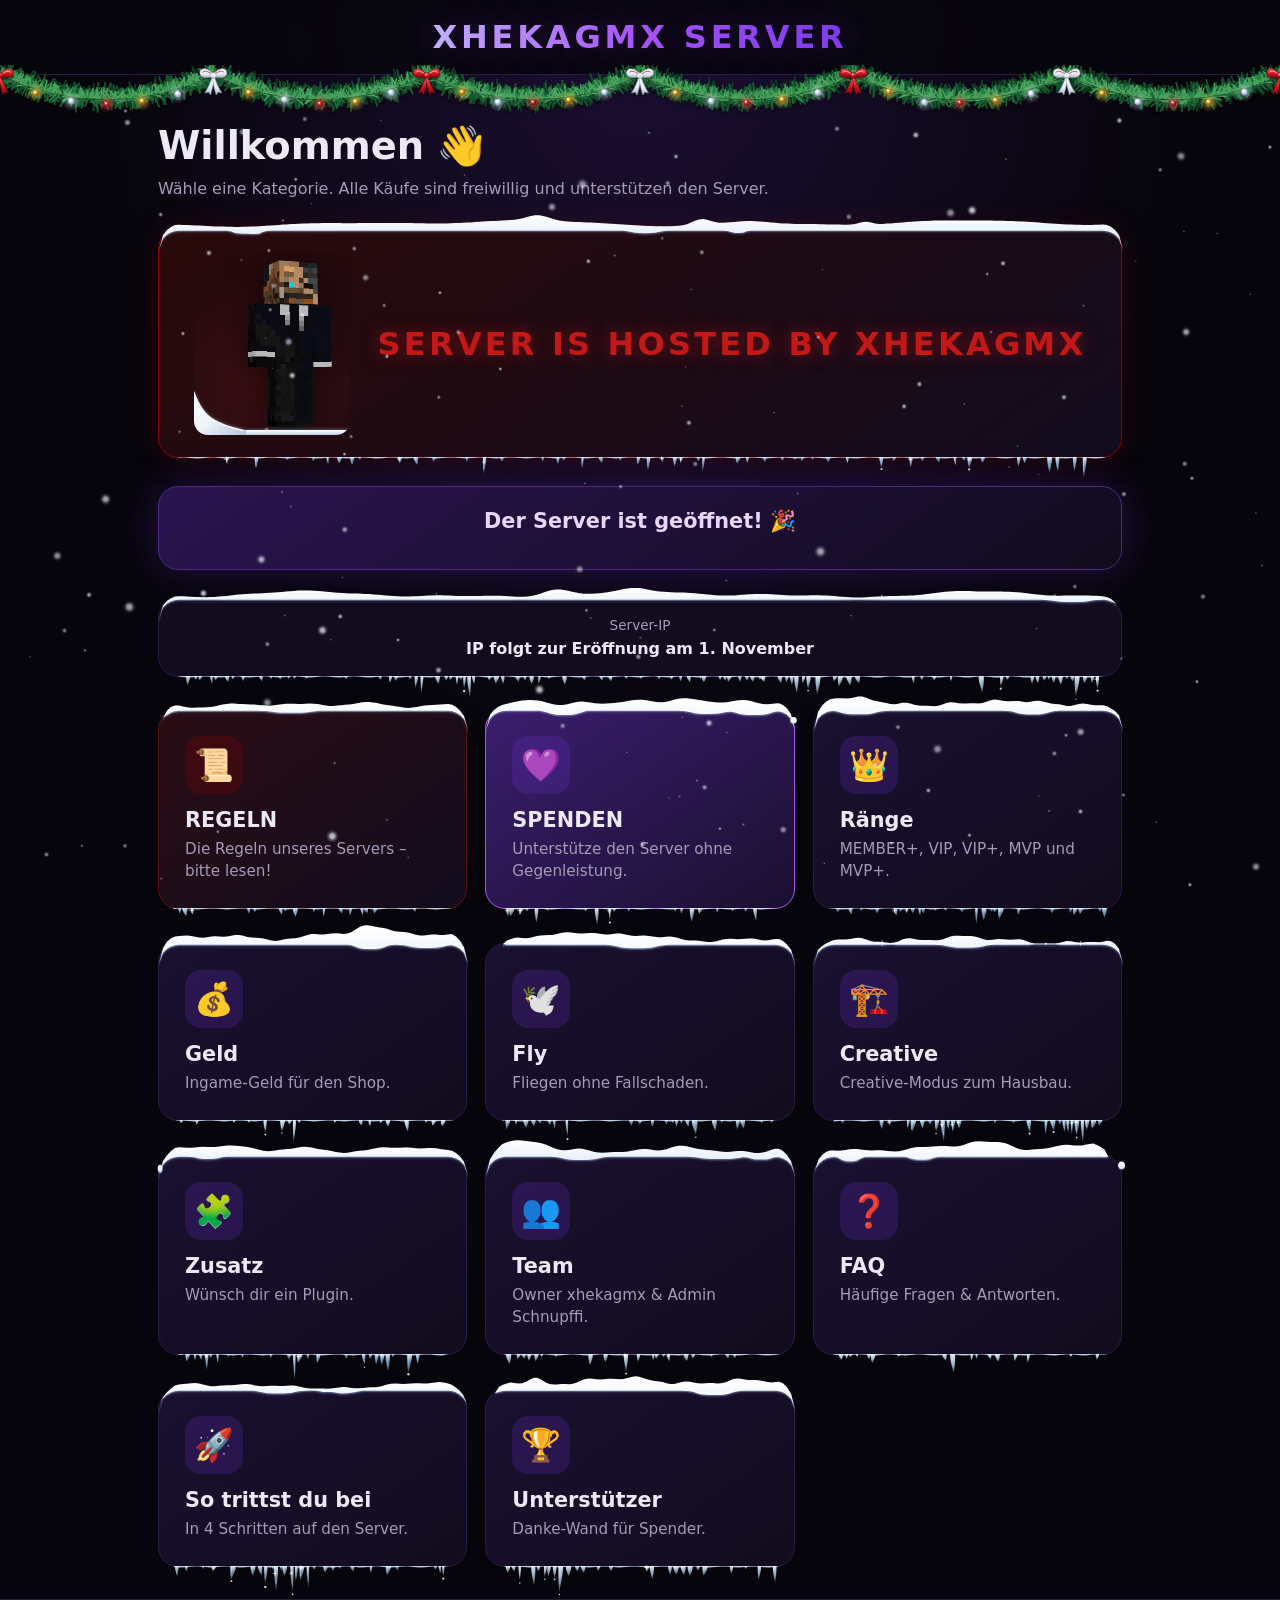
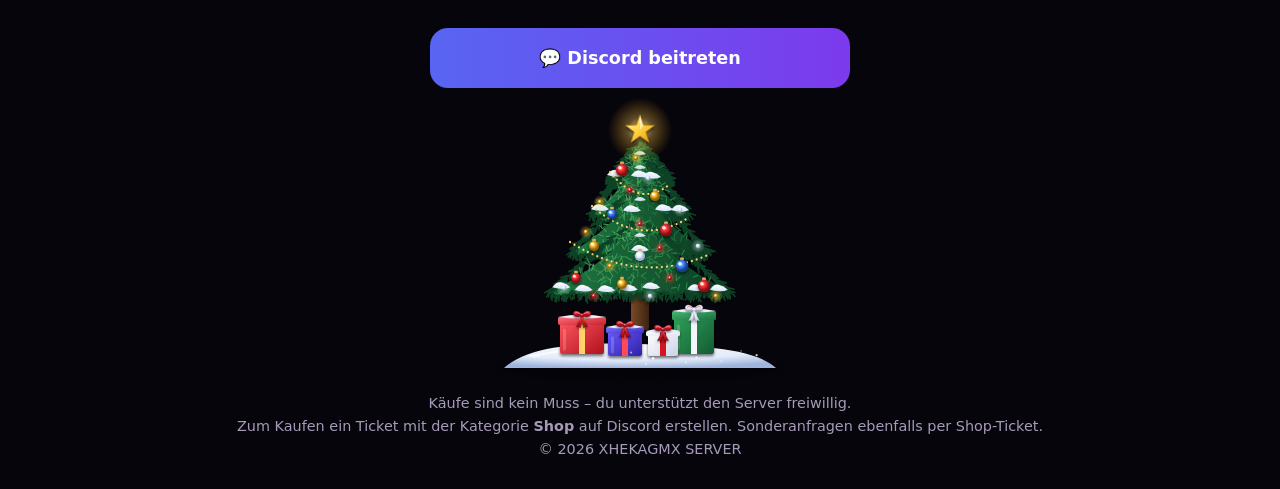
==== index.html @ 00159c33 "Schnee und Eiszapfen variiert" ====
<!DOCTYPE html><html lang="de"><head><meta charset="utf-8"><meta name="viewport" content="width=device-width,initial-scale=1,viewport-fit=cover"><meta name="theme-color" content="#07050c"><meta name="color-scheme" content="dark"><title>Shop – XHEKAGMX SERVER</title><link rel="stylesheet" href="style.css?v=10"></head><body><header><a href="index.html" class="logo">XHEKAGMX SERVER</a></header><main><h1>Willkommen 👋</h1><p class="sub">Wähle eine Kategorie. Alle Käufe sind freiwillig und unterstützen den Server.</p><div class="owner"><span class="snowbox"><img src="skin.png" alt="Skin von xhekagmx"></span><div class="ownertxt">SERVER IS HOSTED BY XHEKAGMX</div></div><div class="cd-box" id="countdown"><div class="cd-title">Server-Eröffnung</div><div class="cd-tiles"><div><b id="cd-d">--</b><span>Tage</span></div><div><b id="cd-h">--</b><span>Std</span></div><div><b id="cd-m">--</b><span>Min</span></div><div><b id="cd-s">--</b><span>Sek</span></div></div></div><div class="ipbox" id="ipbox"></div><div class="status" id="status" hidden></div><div class="grid"><a class="cat rule" href="regeln.html"><div class="ic">📜</div><h2>REGELN</h2><p>Die Regeln unseres Servers – bitte lesen!</p></a><a class="cat hl" href="spenden.html"><div class="ic">💜</div><h2>SPENDEN</h2><p>Unterstütze den Server ohne Gegenleistung.</p></a><a class="cat" href="raenge.html"><div class="ic">👑</div><h2>Ränge</h2><p>MEMBER+, VIP, VIP+, MVP und MVP+.</p></a><a class="cat" href="geld.html"><div class="ic">💰</div><h2>Geld</h2><p>Ingame-Geld für den Shop.</p></a><a class="cat" href="fly.html"><div class="ic">🕊️</div><h2>Fly</h2><p>Fliegen ohne Fallschaden.</p></a><a class="cat" href="creative.html"><div class="ic">🏗️</div><h2>Creative</h2><p>Creative-Modus zum Hausbau.</p></a><a class="cat" href="zusatz.html"><div class="ic">🧩</div><h2>Zusatz</h2><p>Wünsch dir ein Plugin.</p></a><a class="cat" href="team.html"><div class="ic">👥</div><h2>Team</h2><p>Owner xhekagmx & Admin Schnupffi.</p></a><a class="cat" href="faq.html"><div class="ic">❓</div><h2>FAQ</h2><p>Häufige Fragen & Antworten.</p></a><a class="cat" href="beitreten.html"><div class="ic">🚀</div><h2>So trittst du bei</h2><p>In 4 Schritten auf den Server.</p></a><a class="cat" href="unterstuetzer.html"><div class="ic">🏆</div><h2>Unterstützer</h2><p>Danke-Wand für Spender.</p></a></div></main><footer><div class="dc-slot"></div>Käufe sind kein Muss – du unterstützt den Server freiwillig.<br>Zum Kaufen ein Ticket mit der Kategorie <b>Shop</b> auf Discord erstellen. Sonderanfragen ebenfalls per Shop-Ticket.<br>© 2026 XHEKAGMX SERVER</footer><script src="config.js?v=5"></script><script src="app.js?v=7"></script><script src="winter.js?v=10"></script></body></html>
---- style.css ----
*{box-sizing:border-box;margin:0;padding:0}
html{background:#07050c;color-scheme:dark;overscroll-behavior:none}
:root{--bg:#07050c;--card:#120c1e;--card2:#1a1030;--p:#7c3aed;--p2:#a855f7;--t:#ece8f5;--m:#a59bb8;--r:20px}
body{font-family:system-ui,-apple-system,"Segoe UI",Roboto,sans-serif;background:radial-gradient(ellipse at top,#1c0f33 0%,var(--bg) 60%) fixed;color:var(--t);min-height:100vh;display:flex;flex-direction:column}
header{position:sticky;top:0;z-index:10;background:rgba(7,5,12,.8);backdrop-filter:blur(12px);border-bottom:1px solid #2a1a45;padding:18px 16px;text-align:center}
header a{color:inherit;text-decoration:none}
.logo{font-weight:800;letter-spacing:.12em;font-size:clamp(1.3rem,4vw,2rem);background:linear-gradient(90deg,#c4b5fd,#a855f7,#7c3aed);-webkit-background-clip:text;background-clip:text;color:transparent;text-shadow:0 0 30px rgba(168,85,247,.25)}
main{flex:1;width:100%;max-width:1000px;margin:0 auto;padding:32px 18px}
h1{font-size:clamp(1.6rem,5vw,2.4rem);margin-bottom:8px}
.sub{color:var(--m);margin-bottom:28px;line-height:1.5}
.grid{display:grid;grid-template-columns:repeat(auto-fill,minmax(260px,1fr));gap:18px}
.cat{display:block;text-decoration:none;color:var(--t);background:linear-gradient(145deg,var(--card2),var(--card));border:1px solid #2a1a45;border-radius:var(--r);padding:26px;transition:.25s}
.cat:hover,.cat:active{transform:translateY(-4px);border-color:var(--p2);box-shadow:0 10px 40px rgba(124,58,237,.35)}
.cat .ic{font-size:2rem;width:58px;height:58px;display:grid;place-items:center;border-radius:16px;background:rgba(124,58,237,.18);margin-bottom:14px}
.cat h2{font-size:1.3rem;margin-bottom:6px}.cat p{color:var(--m);font-size:.95rem;line-height:1.45}
.cat.hl{background:linear-gradient(145deg,#3b1d6e,#1a1030);border-color:var(--p2)}
.back{display:inline-flex;gap:8px;align-items:center;color:var(--t);text-decoration:none;background:var(--card2);border:1px solid #2a1a45;padding:10px 18px;border-radius:999px;margin-bottom:24px;transition:.2s}
.back:hover{border-color:var(--p2);box-shadow:0 0 20px rgba(168,85,247,.3)}
.list{display:flex;flex-direction:column;gap:16px}
.offer{background:linear-gradient(145deg,var(--card2),var(--card));border:1px solid #2a1a45;border-radius:var(--r);padding:22px 24px;display:flex;flex-wrap:wrap;align-items:center;gap:16px;transition:.25s}
.offer:hover{border-color:var(--p2);box-shadow:0 6px 30px rgba(124,58,237,.3)}
.offer .info{flex:1;min-width:200px}
.price{font-size:2rem;font-weight:800;color:#c4b5fd}.price small{font-size:1rem;color:var(--m);font-weight:600}
.offer h3{font-size:1.1rem;margin:4px 0}.offer p{color:var(--m);line-height:1.45}
.btn{background:linear-gradient(90deg,var(--p),var(--p2));color:#fff;text-decoration:none;padding:12px 20px;border-radius:14px;font-weight:700;white-space:nowrap;transition:.2s}
.btn:hover{filter:brightness(1.15);box-shadow:0 0 20px rgba(168,85,247,.5)}
.note{background:rgba(124,58,237,.12);border:1px solid #3b2566;border-radius:var(--r);padding:18px 20px;color:var(--m);line-height:1.5;margin-bottom:24px}
footer{text-align:center;color:var(--m);font-size:.9rem;padding:28px 18px;border-top:1px solid #2a1a45;line-height:1.6}
@media(max-width:600px){main{padding:22px 14px}.offer{padding:18px}.btn{width:100%;text-align:center}.price{font-size:1.7rem}}

.hosted{text-align:center;color:#b31010;font-weight:800;letter-spacing:.1em;font-size:clamp(1.1rem,4vw,1.8rem);text-shadow:0 0 18px rgba(200,20,20,.55);margin:6px 0 26px}
.rt{color:#c21818!important;font-size:1.2rem!important;text-shadow:0 0 12px rgba(200,20,20,.35)}
.rblock{border-left:4px solid #8b0000}
.cat.rule{border-color:#5a1010;background:linear-gradient(145deg,#2a0d14,#120c1e)}.cat.rule .ic{background:rgba(139,0,0,.25)}
.cat.rule:hover{border-color:#b31010;box-shadow:0 10px 40px rgba(139,0,0,.4)}
.owner{display:flex;align-items:center;justify-content:center;gap:28px;background:linear-gradient(145deg,#2a0a0a,#120c1e);border:1px solid #8b0000;border-radius:var(--r);padding:22px 28px;margin-bottom:18px;box-shadow:0 0 30px rgba(139,0,0,.25)}
.owner img{height:170px;width:auto;image-rendering:pixelated;filter:drop-shadow(0 6px 18px rgba(0,0,0,.6))}
.ownertxt{color:#c21818;font-weight:800;letter-spacing:.1em;font-size:clamp(1.15rem,4vw,2rem);text-shadow:0 0 18px rgba(200,20,20,.55);line-height:1.25}
@media(max-width:600px){.owner{gap:16px;padding:18px}.owner img{height:130px}}

.ranks{display:grid;grid-template-columns:repeat(auto-fit,minmax(220px,1fr));gap:18px;align-items:start}
.rank{--a:#a855f7;position:relative;display:flex;flex-direction:column;gap:10px;background:linear-gradient(160deg,color-mix(in srgb,var(--a) 14%,#120c1e),#0f0a18);border:1px solid color-mix(in srgb,var(--a) 45%,transparent);border-top:4px solid var(--a);border-radius:var(--r);padding:22px;transition:.25s}
.rank:hover{transform:translateY(-4px);box-shadow:0 10px 40px color-mix(in srgb,var(--a) 35%,transparent)}
.r-vip{--a:#e08a3c}.r-vipp{--a:#5fd4e8}.r-mvp{--a:#f2c230}.r-mvpp{--a:#b56cff;box-shadow:0 0 30px rgba(181,108,255,.35)}
.rank .tag{align-self:flex-start;font-weight:800;font-family:ui-monospace,monospace;color:var(--a);background:color-mix(in srgb,var(--a) 15%,transparent);border-radius:10px;padding:4px 10px;font-size:1.15rem}
.r-mvpp .tag{text-shadow:0 0 10px var(--a)}
.rank .price{color:var(--a)}
.pop{position:absolute;top:-12px;right:16px;background:linear-gradient(90deg,#f2c230,#e08a3c);color:#1a1030;font-weight:800;font-size:.8rem;padding:5px 12px;border-radius:999px}
.incl{color:var(--t);font-weight:700;font-size:.9rem}
.perks{list-style:none;display:flex;flex-direction:column;gap:7px;flex:1}
.perks li{padding-left:26px;position:relative;color:var(--m);line-height:1.4;font-size:.93rem}
.perks li:before{content:"✓";position:absolute;left:0;top:0;width:18px;height:18px;border-radius:6px;background:color-mix(in srgb,var(--a) 25%,transparent);color:var(--a);font-size:.75rem;display:grid;place-items:center;font-weight:800}
.rank .btn{text-align:center;margin-top:6px}
.cmp-h{margin:36px 0 14px}
.cmp-wrap{overflow-x:auto;border-radius:var(--r);border:1px solid #2a1a45;-webkit-overflow-scrolling:touch}
.cmp{width:100%;min-width:520px;border-collapse:collapse;background:var(--card)}
.cmp th,.cmp td{padding:11px 14px;text-align:center;border-bottom:1px solid #22163a;font-size:.92rem}
.cmp tbody th{text-align:left;color:var(--m);font-weight:600;position:sticky;left:0;background:var(--card)}
.cmp td{color:var(--t)}.cmp thead th{background:var(--card2);font-weight:800}
.c-vip{color:#e08a3c}.c-vipp{color:#5fd4e8}.c-mvp{color:#f2c230}.c-mvpp{color:#b56cff}
.ranks{align-items:stretch}
.rank .btn{white-space:normal;padding:12px 10px}
@media(min-width:700px) and (max-width:1100px){.ranks{grid-template-columns:repeat(2,1fr)}}
.rank.r-mem{--a:#4ade80!important}.cmp .c-mem,.c-mem{color:#86efac!important}
@media(min-width:1101px){main:has(.ranks){max-width:1200px}.ranks{grid-template-columns:repeat(5,1fr);gap:14px}.ranks .rank{padding:18px}}
.cmp th,.cmp td{white-space:nowrap}
.cd-box{background:linear-gradient(145deg,#2a1450,#120c1e);border:1px solid #4c2a85;border-radius:var(--r);padding:22px;text-align:center;margin:18px 0;box-shadow:0 0 40px rgba(124,58,237,.25)}
.cd-title{font-weight:800;font-size:1.3rem;margin-bottom:14px;color:#e9d5ff}
.cd-tiles{display:grid;grid-template-columns:repeat(4,1fr);gap:10px;max-width:520px;margin:0 auto}
.cd-tiles div{background:rgba(7,5,12,.6);border:1px solid #3b2566;border-radius:16px;padding:14px 4px}
.cd-tiles b{display:block;font-size:clamp(1.6rem,7vw,2.6rem);font-variant-numeric:tabular-nums;color:#c4b5fd}
.cd-tiles span{color:var(--m);font-size:.85rem}
.ipbox{background:var(--card);border:1px solid #2a1a45;border-radius:var(--r);padding:18px 20px;margin-bottom:18px;text-align:center}
.iplbl{color:var(--m);font-size:.85rem;margin-bottom:6px}.ipsoon{font-weight:700}
.iprow{display:flex;gap:10px;justify-content:center;align-items:center;flex-wrap:wrap}
.iprow code{font-size:1.2rem;background:#07050c;padding:10px 16px;border-radius:12px}
.iprow .btn{border:0;cursor:pointer;font-size:1rem}
.status{text-align:center;margin:-6px 0 22px;color:var(--m)}
.dot{display:inline-block;width:10px;height:10px;border-radius:50%;background:#ef4444;margin-right:6px}.dot.on{background:#22c55e;box-shadow:0 0 10px #22c55e}
.dc-slot{margin:0 auto 18px;max-width:420px}
.dcbtn{display:block;background:linear-gradient(90deg,#5865f2,#7c3aed);color:#fff;text-decoration:none;font-weight:800;font-size:1.1rem;padding:16px;border-radius:18px;transition:.2s}
.dcbtn:hover{box-shadow:0 0 30px rgba(88,101,242,.55);transform:translateY(-2px)}
.dcbtn.off{opacity:.45;cursor:not-allowed;font-size:.95rem}.dcbtn.off:hover{box-shadow:none;transform:none}
.team{display:grid;grid-template-columns:repeat(auto-fill,minmax(200px,1fr));gap:16px}
.tm{background:linear-gradient(145deg,var(--card2),var(--card));border:1px solid #2a1a45;border-radius:var(--r);padding:22px;text-align:center}
.tm img{width:96px;height:96px;object-fit:contain;image-rendering:pixelated;border-radius:16px;background:#07050c}
.tm .role{display:inline-block;margin:10px 0 4px;background:rgba(124,58,237,.25);color:#c4b5fd;border-radius:999px;padding:3px 12px;font-size:.8rem;font-weight:700}
.owner-c{border-color:var(--p2);box-shadow:0 0 30px rgba(168,85,247,.3)}
.ph{opacity:.55;border-style:dashed}.phav{width:96px;height:96px;margin:0 auto;border-radius:16px;background:#07050c;display:grid;place-items:center;font-size:2.4rem;color:var(--m)}
.faq{background:linear-gradient(145deg,var(--card2),var(--card));border:1px solid #2a1a45;border-radius:var(--r);overflow:hidden}
.faq-q{width:100%;background:none;border:0;color:var(--t);font:inherit;font-weight:700;text-align:left;padding:18px 20px;display:flex;justify-content:space-between;gap:12px;cursor:pointer}
.faq-q span{color:var(--p2);font-size:1.3rem;transition:.2s}.faq.open .faq-q span{transform:rotate(45deg)}
.faq-a{display:none;padding:0 20px 18px;color:var(--m);line-height:1.5}.faq.open .faq-a{display:block}
.faq-a a,.step a{color:#c4b5fd}
.step{flex-wrap:nowrap}.num{flex:none;width:44px;height:44px;border-radius:14px;background:linear-gradient(135deg,var(--p),var(--p2));display:grid;place-items:center;font-weight:800;font-size:1.2rem}
.supwall{display:flex;flex-wrap:wrap;gap:12px}.sup{background:var(--card2);border:1px solid #3b2566;border-radius:999px;padding:10px 18px}
.empty{width:100%;text-align:center;padding:40px 20px;border:1px dashed #3b2566;border-radius:var(--r);color:var(--m)}
.team{grid-template-columns:repeat(2,minmax(0,280px));justify-content:center}
.skinwrap{height:180px;display:flex;align-items:flex-end;justify-content:center;background:radial-gradient(circle at 50% 70%,rgba(168,85,247,.25),transparent 70%);border-radius:16px}
.skinwrap img{height:170px;width:auto;background:none;border-radius:0;image-rendering:auto}
@media(max-width:420px){.team{gap:10px}.tm{padding:14px}.skinwrap{height:140px}.skinwrap img{height:130px}}
/* ===== Winter theme ===== */
#wx-snow{position:fixed;inset:0;width:100vw;height:100vh;pointer-events:none;z-index:5}
.wx-box{position:relative}
.faq{overflow:visible}
.wx-wrap{position:relative}
.wx-cap,.wx-ice{position:absolute;pointer-events:none;display:block;z-index:2}
.wx-cap{left:-1px;right:-1px;top:-5px;height:13px;border-radius:var(--r) var(--r) 0 0;background:linear-gradient(#fff,#e9f1ff);filter:drop-shadow(0 1px 1.5px rgba(160,190,255,.35));
-webkit-mask:url("data:image/svg+xml,%3Csvg xmlns='http://www.w3.org/2000/svg' width='90' height='13' viewBox='0 0 90 13'%3E%3Cpath d='M0 0H90V7C84 7 82 11 76 11S67 6 60 6 52 12 44 12 36 7 30 7 22 10 16 10 6 6 0 7Z'/%3E%3C/svg%3E") repeat-x 0 0/90px 13px;
mask:url("data:image/svg+xml,%3Csvg xmlns='http://www.w3.org/2000/svg' width='90' height='13' viewBox='0 0 90 13'%3E%3Cpath d='M0 0H90V7C84 7 82 11 76 11S67 6 60 6 52 12 44 12 36 7 30 7 22 10 16 10 6 6 0 7Z'/%3E%3C/svg%3E") repeat-x 0 0/90px 13px}
.wx-ice{left:16px;right:16px;bottom:-13px;height:14px;opacity:.9;
background:url("data:image/svg+xml,%3Csvg xmlns='http://www.w3.org/2000/svg' width='72' height='14' viewBox='0 0 72 14'%3E%3Cdefs%3E%3ClinearGradient id='g' x1='0' y1='0' x2='0' y2='1'%3E%3Cstop offset='0' stop-color='%23e6f6ff' stop-opacity='.95'/%3E%3Cstop offset='1' stop-color='%237cc8ff' stop-opacity='.35'/%3E%3C/linearGradient%3E%3C/defs%3E%3Cg fill='url(%23g)'%3E%3Cpath d='M2 0h7l-3.5 9z'/%3E%3Cpath d='M13 0h9l-4.5 13z'/%3E%3Cpath d='M27 0h6l-3 6z'/%3E%3Cpath d='M38 0h8l-4 11z'/%3E%3Cpath d='M51 0h6l-3 7z'/%3E%3Cpath d='M61 0h8l-4 12z'/%3E%3C/g%3E%3Cg stroke='%23fff' stroke-opacity='.8' stroke-width='.8' stroke-linecap='round'%3E%3Cpath d='M15.5 1.5l1.5 6'/%3E%3Cpath d='M40 1.5l1.3 5'/%3E%3Cpath d='M63.5 1.5l1.3 5.5'/%3E%3C/g%3E%3C/svg%3E") repeat-x 0 0/72px 14px;filter:drop-shadow(0 0 2px rgba(140,200,255,.35))}
.grid,.ranks,.list,.team{row-gap:30px}
.cat,.offer,.rank,.tm,.cd-box,.ipbox,.note,.owner,.wx-wrap,.faq,.empty{margin-top:4px}
.ipbox,.owner,.cd-box{margin-bottom:28px}.note{margin-bottom:30px}
.pop{z-index:3}
/* ===== Christmas ===== */
header{overflow:visible}
.xg{position:absolute;left:0;right:0;top:calc(100% - 9px);height:52px;pointer-events:none;z-index:1;overflow:hidden}
.xg svg{display:block}
header .logo{position:relative;z-index:2}
main{padding-top:48px}
.xtw{animation:xtw 4s ease-in-out infinite}
.xstar{animation:xtw 3.2s ease-in-out infinite;transform-origin:150px 24px}
@keyframes xtw{0%,100%{opacity:.95}50%{opacity:.35}}
.xtree{width:min(300px,78vw);margin:6px auto 16px;pointer-events:none}
.xtree svg{display:block;width:100%;height:auto;overflow:visible}
@media(prefers-reduced-motion:reduce){.xtw,.xstar{animation:none}}

/* snow drift inside skin boxes */
.skinwrap,.snowbox{position:relative;overflow:hidden;isolation:isolate}
.snowbox{display:inline-flex;align-items:flex-end;border-radius:14px;padding:0 10px}
.skinwrap img,.snowbox img{position:relative;z-index:1}
.skinwrap::after,.snowbox::after{content:"";position:absolute;left:0;right:0;bottom:0;height:22px;z-index:2;pointer-events:none;background:radial-gradient(1.6px 1.6px at 18% 62%,#fff,transparent),radial-gradient(1.3px 1.3px at 47% 75%,#fff,transparent),radial-gradient(1.8px 1.8px at 73% 58%,#fff,transparent),radial-gradient(1.2px 1.2px at 88% 80%,#fff,transparent),url("data:image/svg+xml,%3Csvg xmlns='http://www.w3.org/2000/svg' viewBox='0 0 400 60' preserveAspectRatio='none'%3E%3Cdefs%3E%3ClinearGradient id='g' x1='0' y1='0' x2='0' y2='1'%3E%3Cstop offset='0' stop-color='%23ffffff'/%3E%3Cstop offset='.45' stop-color='%23eef3fa'/%3E%3Cstop offset='1' stop-color='%23b9c7dc'/%3E%3C/linearGradient%3E%3ClinearGradient id='h' x1='0' y1='0' x2='0' y2='1'%3E%3Cstop offset='0' stop-color='%23fff' stop-opacity='.95'/%3E%3Cstop offset='1' stop-color='%23fff' stop-opacity='0'/%3E%3C/linearGradient%3E%3C/defs%3E%3Cpath d='M0 22 C30 14 55 18 85 13 C120 7 150 16 185 12 C220 8 245 4 280 11 C315 17 345 9 375 14 C390 16 396 15 400 16 L400 60 L0 60Z' fill='%239fb0c9' opacity='.55' transform='translate(0 -5)'/%3E%3Cpath d='M0 24 C35 17 60 22 95 16 C130 10 160 20 195 15 C230 10 255 8 290 14 C320 19 350 12 400 18 L400 60 L0 60Z' fill='url(%23g)'/%3E%3Cpath d='M0 25 C35 18 60 23 95 17 C130 11 160 21 195 16 C230 11 255 9 290 15 C320 20 350 13 400 19 L400 25 C350 19 320 26 290 21 C255 15 230 17 195 22 C160 27 130 17 95 23 C60 29 35 24 0 31Z' fill='url(%23h)'/%3E%3C/svg%3E") bottom/100% 100% no-repeat;filter:drop-shadow(0 -1px 2px rgba(200,220,255,.35))}
.skinwrap::before,.snowbox::before{content:"";position:absolute;left:8%;right:8%;bottom:14px;height:10px;z-index:0;background:radial-gradient(ellipse at center,rgba(0,0,0,.35),transparent 70%)}
.snowbox img{margin-bottom:-6px}.skinwrap img{margin-bottom:-6px}
.snowbox{padding:8px 18px 0;background:radial-gradient(circle at 50% 70%,rgba(200,40,40,.18),transparent 72%)}.snowbox::after{height:20px}

/* v9: realistic corner drift + thin floor strip */
.skinwrap::after,.snowbox::after{height:46px;filter:drop-shadow(0 -1px 1.5px rgba(200,220,255,.3));background:radial-gradient(1.4px 1.4px at 9% 80%,#fff,transparent),radial-gradient(1.1px 1.1px at 4% 55%,#fff,transparent),url("data:image/svg+xml,%3Csvg xmlns='http://www.w3.org/2000/svg' viewBox='0 0 60 50' preserveAspectRatio='none'%3E%3Cdefs%3E%3ClinearGradient id='g' x1='0' y1='0' x2='1' y2='1'%3E%3Cstop offset='0' stop-color='%23fff'/%3E%3Cstop offset='.5' stop-color='%23eef3fa'/%3E%3Cstop offset='1' stop-color='%23b4c3da'/%3E%3C/linearGradient%3E%3C/defs%3E%3Cpath d='M0 0 C3 8 6 16 12 24 C20 34 34 40 60 45 L60 50 L0 50Z' fill='url(%23g)'/%3E%3Cpath d='M0 2 C3 10 7 18 13 25 C21 34 34 40 58 45' fill='none' stroke='%23fff' stroke-width='1.6' stroke-opacity='.9'/%3E%3C/svg%3E") left bottom/52px 44px no-repeat,linear-gradient(#fff,#dfe7f3 55%,#b9c7dc) left bottom/100% 5px no-repeat}
.skinwrap::before,.snowbox::before{bottom:3px;height:8px;left:25%;right:25%;background:radial-gradient(ellipse at center,rgba(0,0,0,.3),transparent 70%)}
.skinwrap img,.snowbox img{margin-bottom:5px}
.skinwrap{padding-left:46px;padding-right:20px}
.snowbox{padding:8px 18px 0 54px}

/* v10: procedural caps/icicles from winter.js */
.wx-cap,.wx-ice{background:none!important;-webkit-mask:none!important;mask:none!important;filter:none!important;opacity:1!important;border-radius:0!important;overflow:visible}
.wx-cap{left:0!important;right:0!important;top:-14px!important;height:auto!important;filter:drop-shadow(0 1px 1px rgba(150,180,230,.25))!important}
.wx-ice{left:0!important;right:0!important;bottom:-30px!important;top:auto!important;height:30px!important;z-index:1}
.wx-cap svg,.wx-ice svg{display:block;overflow:visible}
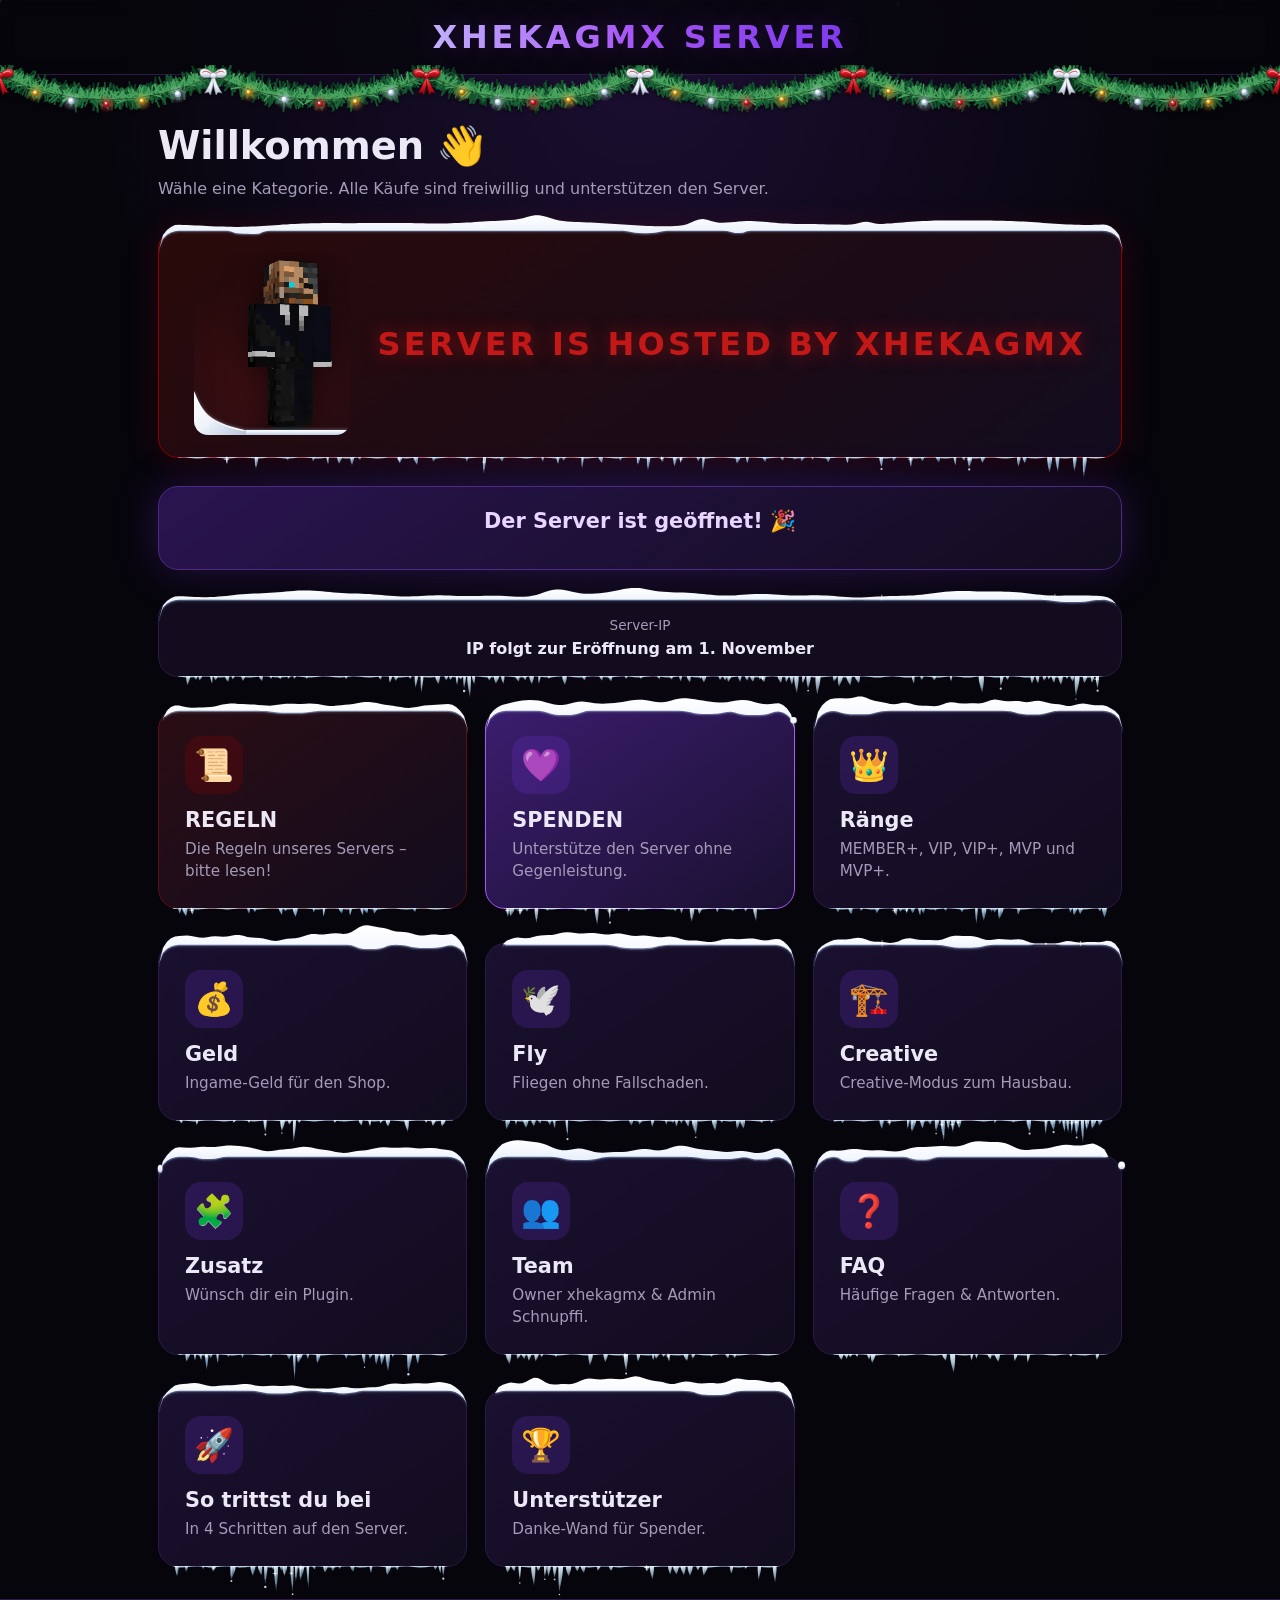
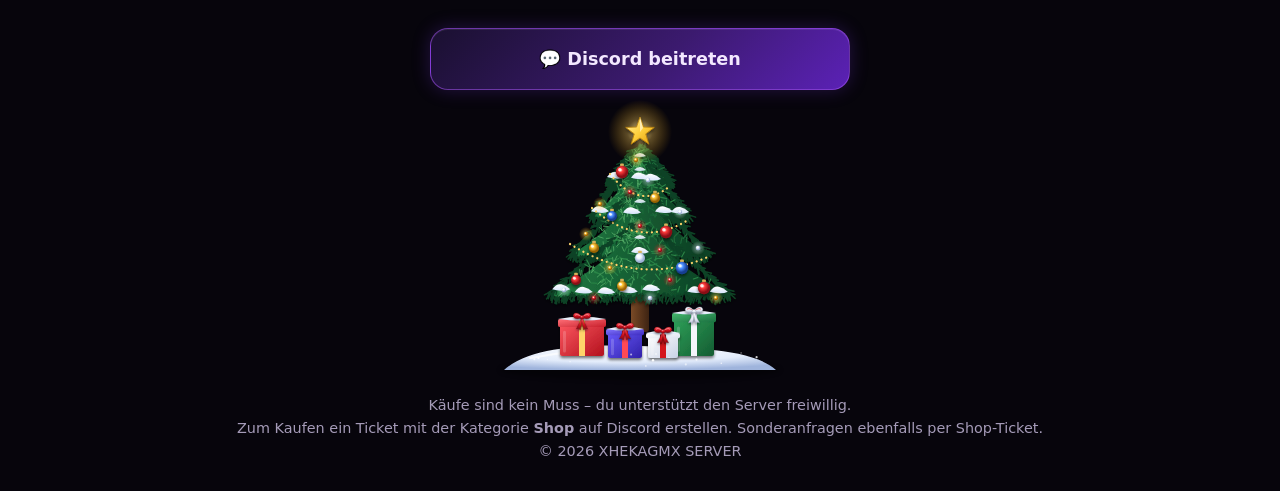
==== commit 9f69137f: "Discord-Knopf in unseren Farben" ====
--- a/index.html
+++ b/index.html
@@ -1 +1 @@
-<!DOCTYPE html><html lang="de"><head><meta charset="utf-8"><meta name="viewport" content="width=device-width,initial-scale=1,viewport-fit=cover"><meta name="theme-color" content="#07050c"><meta name="color-scheme" content="dark"><title>Shop – XHEKAGMX SERVER</title><link rel="stylesheet" href="style.css?v=10"></head><body><header><a href="index.html" class="logo">XHEKAGMX SERVER</a></header><main><h1>Willkommen 👋</h1><p class="sub">Wähle eine Kategorie. Alle Käufe sind freiwillig und unterstützen den Server.</p><div class="owner"><span class="snowbox"><img src="skin.png" alt="Skin von xhekagmx"></span><div class="ownertxt">SERVER IS HOSTED BY XHEKAGMX</div></div><div class="cd-box" id="countdown"><div class="cd-title">Server-Eröffnung</div><div class="cd-tiles"><div><b id="cd-d">--</b><span>Tage</span></div><div><b id="cd-h">--</b><span>Std</span></div><div><b id="cd-m">--</b><span>Min</span></div><div><b id="cd-s">--</b><span>Sek</span></div></div></div><div class="ipbox" id="ipbox"></div><div class="status" id="status" hidden></div><div class="grid"><a class="cat rule" href="regeln.html"><div class="ic">📜</div><h2>REGELN</h2><p>Die Regeln unseres Servers – bitte lesen!</p></a><a class="cat hl" href="spenden.html"><div class="ic">💜</div><h2>SPENDEN</h2><p>Unterstütze den Server ohne Gegenleistung.</p></a><a class="cat" href="raenge.html"><div class="ic">👑</div><h2>Ränge</h2><p>MEMBER+, VIP, VIP+, MVP und MVP+.</p></a><a class="cat" href="geld.html"><div class="ic">💰</div><h2>Geld</h2><p>Ingame-Geld für den Shop.</p></a><a class="cat" href="fly.html"><div class="ic">🕊️</div><h2>Fly</h2><p>Fliegen ohne Fallschaden.</p></a><a class="cat" href="creative.html"><div class="ic">🏗️</div><h2>Creative</h2><p>Creative-Modus zum Hausbau.</p></a><a class="cat" href="zusatz.html"><div class="ic">🧩</div><h2>Zusatz</h2><p>Wünsch dir ein Plugin.</p></a><a class="cat" href="team.html"><div class="ic">👥</div><h2>Team</h2><p>Owner xhekagmx & Admin Schnupffi.</p></a><a class="cat" href="faq.html"><div class="ic">❓</div><h2>FAQ</h2><p>Häufige Fragen & Antworten.</p></a><a class="cat" href="beitreten.html"><div class="ic">🚀</div><h2>So trittst du bei</h2><p>In 4 Schritten auf den Server.</p></a><a class="cat" href="unterstuetzer.html"><div class="ic">🏆</div><h2>Unterstützer</h2><p>Danke-Wand für Spender.</p></a></div></main><footer><div class="dc-slot"></div>Käufe sind kein Muss – du unterstützt den Server freiwillig.<br>Zum Kaufen ein Ticket mit der Kategorie <b>Shop</b> auf Discord erstellen. Sonderanfragen ebenfalls per Shop-Ticket.<br>© 2026 XHEKAGMX SERVER</footer><script src="config.js?v=5"></script><script src="app.js?v=7"></script><script src="winter.js?v=10"></script></body></html>+<!DOCTYPE html><html lang="de"><head><meta charset="utf-8"><meta name="viewport" content="width=device-width,initial-scale=1,viewport-fit=cover"><meta name="theme-color" content="#07050c"><meta name="color-scheme" content="dark"><title>Shop – XHEKAGMX SERVER</title><link rel="stylesheet" href="style.css?v=11"></head><body><header><a href="index.html" class="logo">XHEKAGMX SERVER</a></header><main><h1>Willkommen 👋</h1><p class="sub">Wähle eine Kategorie. Alle Käufe sind freiwillig und unterstützen den Server.</p><div class="owner"><span class="snowbox"><img src="skin.png" alt="Skin von xhekagmx"></span><div class="ownertxt">SERVER IS HOSTED BY XHEKAGMX</div></div><div class="cd-box" id="countdown"><div class="cd-title">Server-Eröffnung</div><div class="cd-tiles"><div><b id="cd-d">--</b><span>Tage</span></div><div><b id="cd-h">--</b><span>Std</span></div><div><b id="cd-m">--</b><span>Min</span></div><div><b id="cd-s">--</b><span>Sek</span></div></div></div><div class="ipbox" id="ipbox"></div><div class="status" id="status" hidden></div><div class="grid"><a class="cat rule" href="regeln.html"><div class="ic">📜</div><h2>REGELN</h2><p>Die Regeln unseres Servers – bitte lesen!</p></a><a class="cat hl" href="spenden.html"><div class="ic">💜</div><h2>SPENDEN</h2><p>Unterstütze den Server ohne Gegenleistung.</p></a><a class="cat" href="raenge.html"><div class="ic">👑</div><h2>Ränge</h2><p>MEMBER+, VIP, VIP+, MVP und MVP+.</p></a><a class="cat" href="geld.html"><div class="ic">💰</div><h2>Geld</h2><p>Ingame-Geld für den Shop.</p></a><a class="cat" href="fly.html"><div class="ic">🕊️</div><h2>Fly</h2><p>Fliegen ohne Fallschaden.</p></a><a class="cat" href="creative.html"><div class="ic">🏗️</div><h2>Creative</h2><p>Creative-Modus zum Hausbau.</p></a><a class="cat" href="zusatz.html"><div class="ic">🧩</div><h2>Zusatz</h2><p>Wünsch dir ein Plugin.</p></a><a class="cat" href="team.html"><div class="ic">👥</div><h2>Team</h2><p>Owner xhekagmx & Admin Schnupffi.</p></a><a class="cat" href="faq.html"><div class="ic">❓</div><h2>FAQ</h2><p>Häufige Fragen & Antworten.</p></a><a class="cat" href="beitreten.html"><div class="ic">🚀</div><h2>So trittst du bei</h2><p>In 4 Schritten auf den Server.</p></a><a class="cat" href="unterstuetzer.html"><div class="ic">🏆</div><h2>Unterstützer</h2><p>Danke-Wand für Spender.</p></a></div></main><footer><div class="dc-slot"></div>Käufe sind kein Muss – du unterstützt den Server freiwillig.<br>Zum Kaufen ein Ticket mit der Kategorie <b>Shop</b> auf Discord erstellen. Sonderanfragen ebenfalls per Shop-Ticket.<br>© 2026 XHEKAGMX SERVER</footer><script src="config.js?v=5"></script><script src="app.js?v=7"></script><script src="winter.js?v=10"></script></body></html>
--- a/style.css
+++ b/style.css
@@ -78,8 +78,8 @@
 .status{text-align:center;margin:-6px 0 22px;color:var(--m)}
 .dot{display:inline-block;width:10px;height:10px;border-radius:50%;background:#ef4444;margin-right:6px}.dot.on{background:#22c55e;box-shadow:0 0 10px #22c55e}
 .dc-slot{margin:0 auto 18px;max-width:420px}
-.dcbtn{display:block;background:linear-gradient(90deg,#5865f2,#7c3aed);color:#fff;text-decoration:none;font-weight:800;font-size:1.1rem;padding:16px;border-radius:18px;transition:.2s}
-.dcbtn:hover{box-shadow:0 0 30px rgba(88,101,242,.55);transform:translateY(-2px)}
+.dcbtn{display:block;background:linear-gradient(135deg,#1a1030,#3b1a6e 55%,#5b21b6);border:1px solid rgba(168,85,247,.55);box-shadow:inset 0 1px 0 rgba(255,255,255,.08),0 0 18px rgba(124,58,237,.25);color:#f3e8ff;text-decoration:none;font-weight:800;font-size:1.1rem;padding:16px;border-radius:18px;transition:.2s}
+.dcbtn:hover{box-shadow:0 0 30px rgba(168,85,247,.55);border-color:#c084fc;transform:translateY(-2px)}
 .dcbtn.off{opacity:.45;cursor:not-allowed;font-size:.95rem}.dcbtn.off:hover{box-shadow:none;transform:none}
 .team{display:grid;grid-template-columns:repeat(auto-fill,minmax(200px,1fr));gap:16px}
 .tm{background:linear-gradient(145deg,var(--card2),var(--card));border:1px solid #2a1a45;border-radius:var(--r);padding:22px;text-align:center}
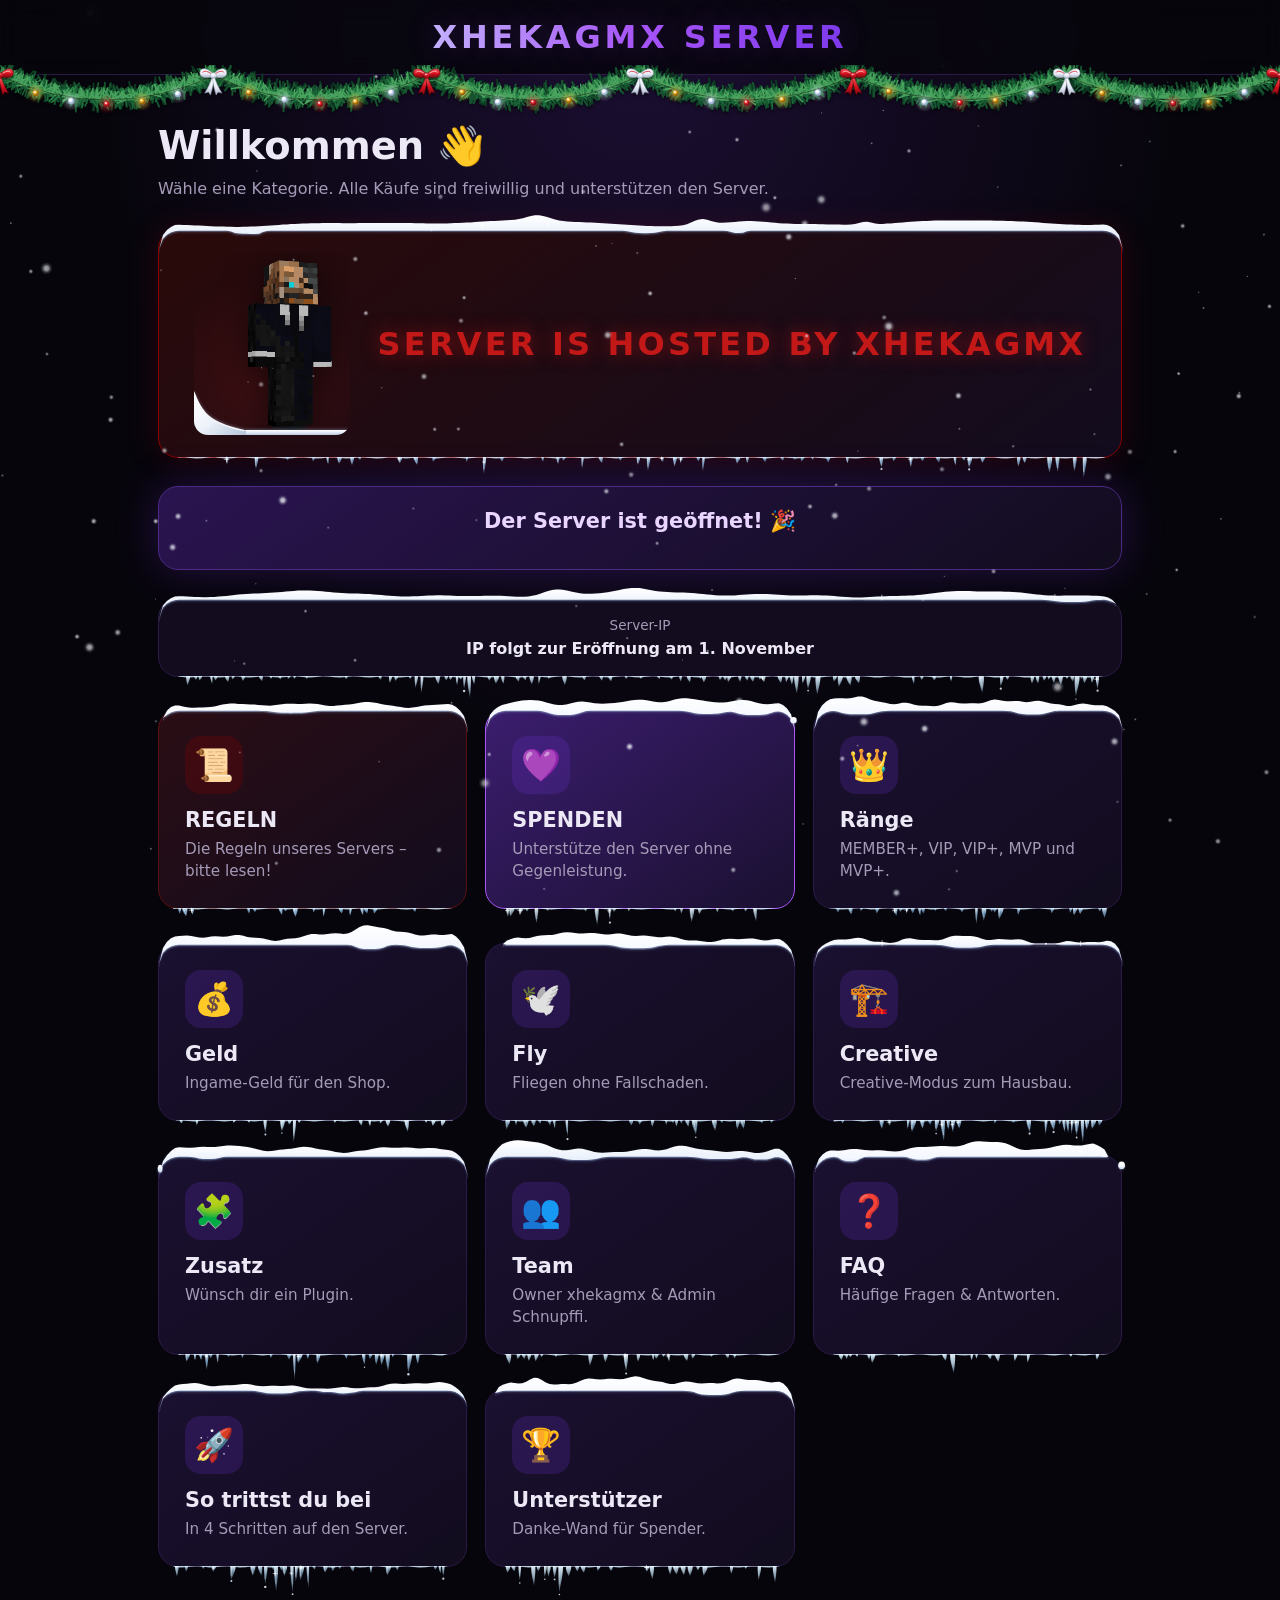
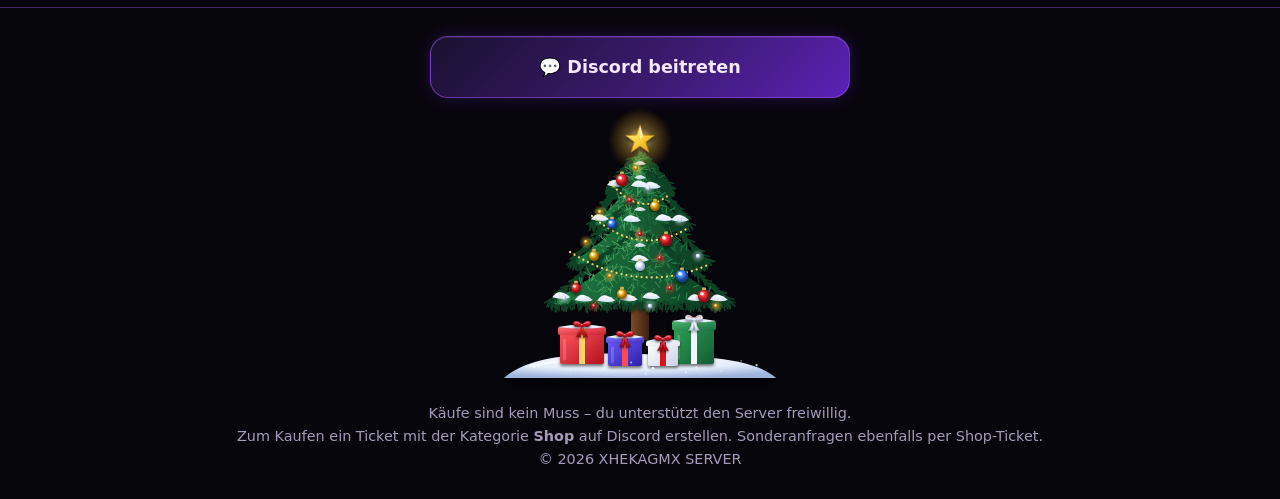
==== commit 6b3f398e: "Version 26.3, Bedrock-Schritte" ====
--- a/index.html
+++ b/index.html
@@ -1 +1 @@
-<!DOCTYPE html><html lang="de"><head><meta charset="utf-8"><meta name="viewport" content="width=device-width,initial-scale=1,viewport-fit=cover"><meta name="theme-color" content="#07050c"><meta name="color-scheme" content="dark"><title>Shop – XHEKAGMX SERVER</title><link rel="stylesheet" href="style.css?v=11"></head><body><header><a href="index.html" class="logo">XHEKAGMX SERVER</a></header><main><h1>Willkommen 👋</h1><p class="sub">Wähle eine Kategorie. Alle Käufe sind freiwillig und unterstützen den Server.</p><div class="owner"><span class="snowbox"><img src="skin.png" alt="Skin von xhekagmx"></span><div class="ownertxt">SERVER IS HOSTED BY XHEKAGMX</div></div><div class="cd-box" id="countdown"><div class="cd-title">Server-Eröffnung</div><div class="cd-tiles"><div><b id="cd-d">--</b><span>Tage</span></div><div><b id="cd-h">--</b><span>Std</span></div><div><b id="cd-m">--</b><span>Min</span></div><div><b id="cd-s">--</b><span>Sek</span></div></div></div><div class="ipbox" id="ipbox"></div><div class="status" id="status" hidden></div><div class="grid"><a class="cat rule" href="regeln.html"><div class="ic">📜</div><h2>REGELN</h2><p>Die Regeln unseres Servers – bitte lesen!</p></a><a class="cat hl" href="spenden.html"><div class="ic">💜</div><h2>SPENDEN</h2><p>Unterstütze den Server ohne Gegenleistung.</p></a><a class="cat" href="raenge.html"><div class="ic">👑</div><h2>Ränge</h2><p>MEMBER+, VIP, VIP+, MVP und MVP+.</p></a><a class="cat" href="geld.html"><div class="ic">💰</div><h2>Geld</h2><p>Ingame-Geld für den Shop.</p></a><a class="cat" href="fly.html"><div class="ic">🕊️</div><h2>Fly</h2><p>Fliegen ohne Fallschaden.</p></a><a class="cat" href="creative.html"><div class="ic">🏗️</div><h2>Creative</h2><p>Creative-Modus zum Hausbau.</p></a><a class="cat" href="zusatz.html"><div class="ic">🧩</div><h2>Zusatz</h2><p>Wünsch dir ein Plugin.</p></a><a class="cat" href="team.html"><div class="ic">👥</div><h2>Team</h2><p>Owner xhekagmx & Admin Schnupffi.</p></a><a class="cat" href="faq.html"><div class="ic">❓</div><h2>FAQ</h2><p>Häufige Fragen & Antworten.</p></a><a class="cat" href="beitreten.html"><div class="ic">🚀</div><h2>So trittst du bei</h2><p>In 4 Schritten auf den Server.</p></a><a class="cat" href="unterstuetzer.html"><div class="ic">🏆</div><h2>Unterstützer</h2><p>Danke-Wand für Spender.</p></a></div></main><footer><div class="dc-slot"></div>Käufe sind kein Muss – du unterstützt den Server freiwillig.<br>Zum Kaufen ein Ticket mit der Kategorie <b>Shop</b> auf Discord erstellen. Sonderanfragen ebenfalls per Shop-Ticket.<br>© 2026 XHEKAGMX SERVER</footer><script src="config.js?v=5"></script><script src="app.js?v=7"></script><script src="winter.js?v=10"></script></body></html>+<!DOCTYPE html><html lang="de"><head><meta charset="utf-8"><meta name="viewport" content="width=device-width,initial-scale=1,viewport-fit=cover"><meta name="theme-color" content="#07050c"><meta name="color-scheme" content="dark"><title>Shop – XHEKAGMX SERVER</title><link rel="stylesheet" href="style.css?v=12"></head><body><header><a href="index.html" class="logo">XHEKAGMX SERVER</a></header><main><h1>Willkommen 👋</h1><p class="sub">Wähle eine Kategorie. Alle Käufe sind freiwillig und unterstützen den Server.</p><div class="owner"><span class="snowbox"><img src="skin.png" alt="Skin von xhekagmx"></span><div class="ownertxt">SERVER IS HOSTED BY XHEKAGMX</div></div><div class="cd-box" id="countdown"><div class="cd-title">Server-Eröffnung</div><div class="cd-tiles"><div><b id="cd-d">--</b><span>Tage</span></div><div><b id="cd-h">--</b><span>Std</span></div><div><b id="cd-m">--</b><span>Min</span></div><div><b id="cd-s">--</b><span>Sek</span></div></div></div><div class="ipbox" id="ipbox"></div><div class="status" id="status" hidden></div><div class="grid"><a class="cat rule" href="regeln.html"><div class="ic">📜</div><h2>REGELN</h2><p>Die Regeln unseres Servers – bitte lesen!</p></a><a class="cat hl" href="spenden.html"><div class="ic">💜</div><h2>SPENDEN</h2><p>Unterstütze den Server ohne Gegenleistung.</p></a><a class="cat" href="raenge.html"><div class="ic">👑</div><h2>Ränge</h2><p>MEMBER+, VIP, VIP+, MVP und MVP+.</p></a><a class="cat" href="geld.html"><div class="ic">💰</div><h2>Geld</h2><p>Ingame-Geld für den Shop.</p></a><a class="cat" href="fly.html"><div class="ic">🕊️</div><h2>Fly</h2><p>Fliegen ohne Fallschaden.</p></a><a class="cat" href="creative.html"><div class="ic">🏗️</div><h2>Creative</h2><p>Creative-Modus zum Hausbau.</p></a><a class="cat" href="zusatz.html"><div class="ic">🧩</div><h2>Zusatz</h2><p>Wünsch dir ein Plugin.</p></a><a class="cat" href="team.html"><div class="ic">👥</div><h2>Team</h2><p>Owner xhekagmx & Admin Schnupffi.</p></a><a class="cat" href="faq.html"><div class="ic">❓</div><h2>FAQ</h2><p>Häufige Fragen & Antworten.</p></a><a class="cat" href="beitreten.html"><div class="ic">🚀</div><h2>So trittst du bei</h2><p>In 4 Schritten auf den Server.</p></a><a class="cat" href="unterstuetzer.html"><div class="ic">🏆</div><h2>Unterstützer</h2><p>Danke-Wand für Spender.</p></a></div></main><footer><div class="dc-slot"></div>Käufe sind kein Muss – du unterstützt den Server freiwillig.<br>Zum Kaufen ein Ticket mit der Kategorie <b>Shop</b> auf Discord erstellen. Sonderanfragen ebenfalls per Shop-Ticket.<br>© 2026 XHEKAGMX SERVER</footer><script src="config.js?v=5"></script><script src="app.js?v=7"></script><script src="winter.js?v=10"></script></body></html>
--- a/style.css
+++ b/style.css
@@ -148,3 +148,6 @@
 .wx-cap{left:0!important;right:0!important;top:-14px!important;height:auto!important;filter:drop-shadow(0 1px 1px rgba(150,180,230,.25))!important}
 .wx-ice{left:0!important;right:0!important;bottom:-30px!important;top:auto!important;height:30px!important;z-index:1}
 .wx-cap svg,.wx-ice svg{display:block;overflow:visible}
+
+.ed-h{margin:26px 0 14px;font-size:1.25rem}
+main{padding-bottom:40px}footer{border-top-color:#3a2560}
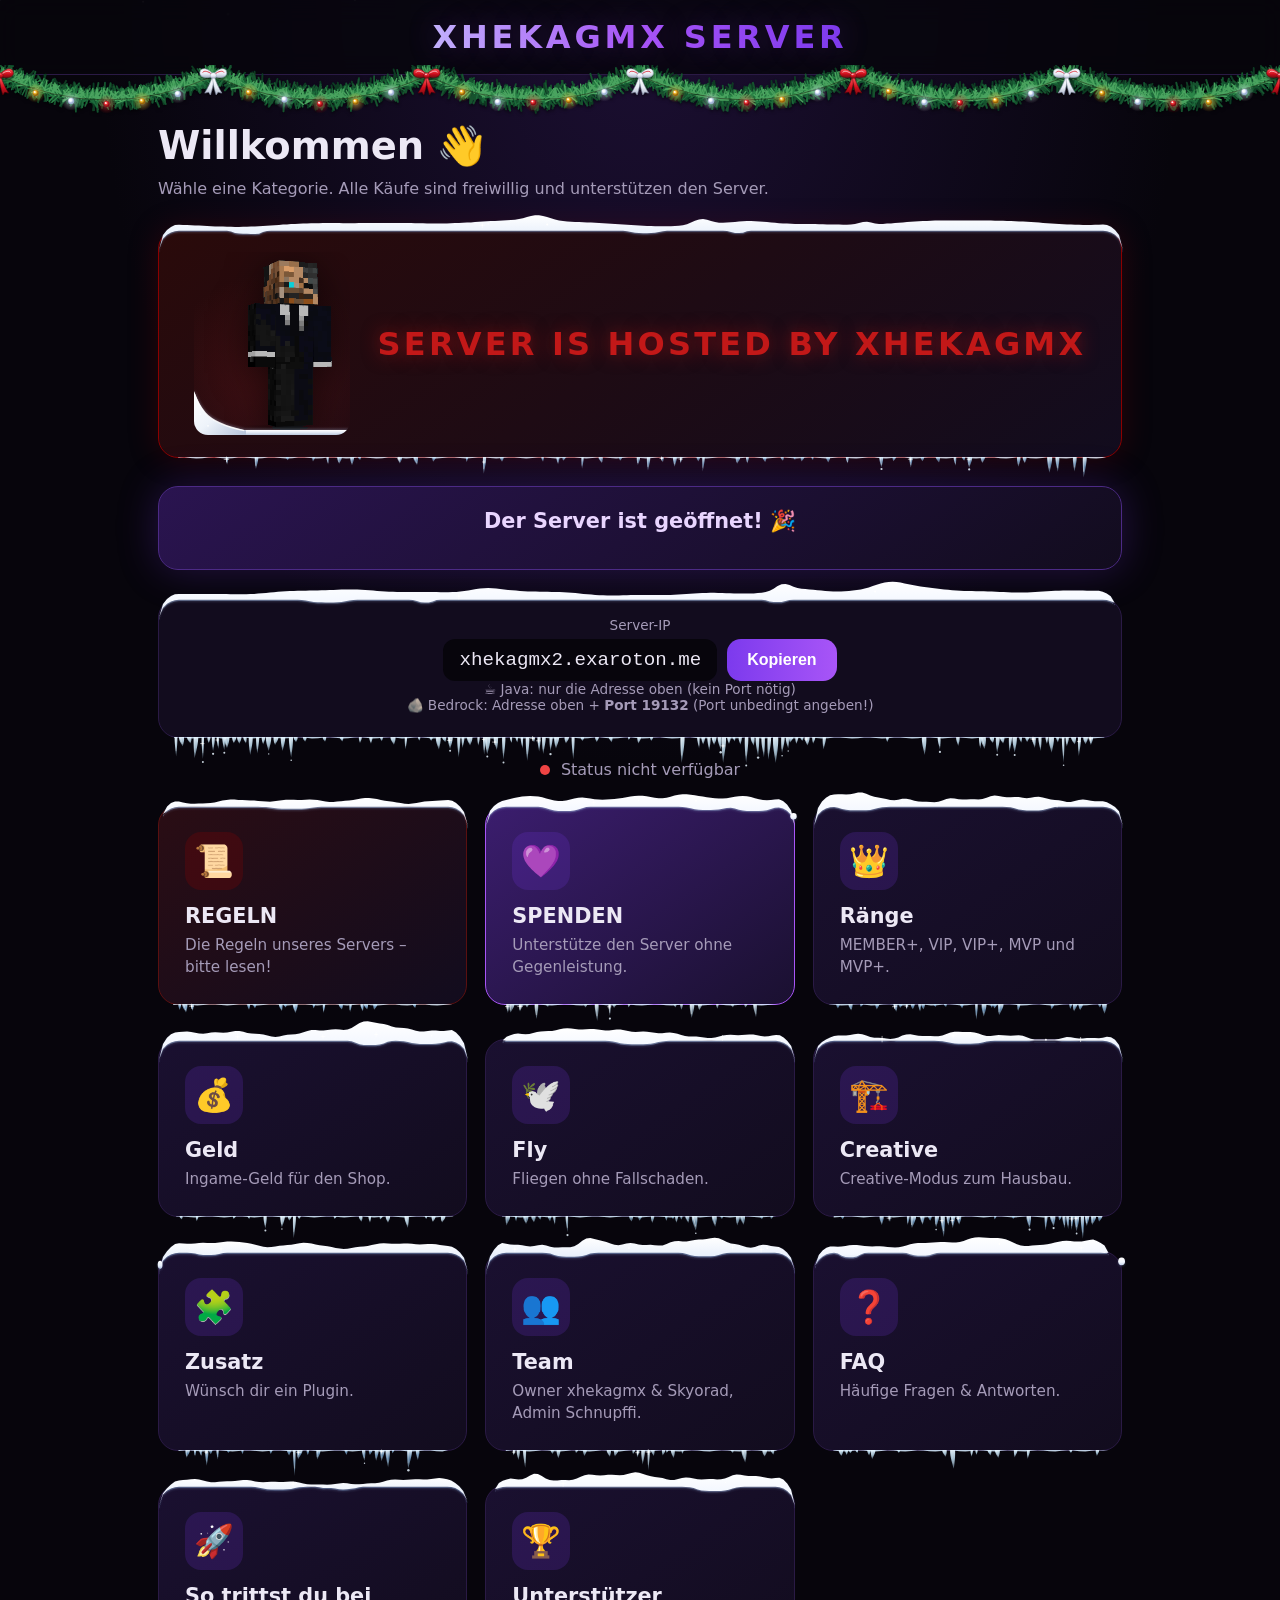
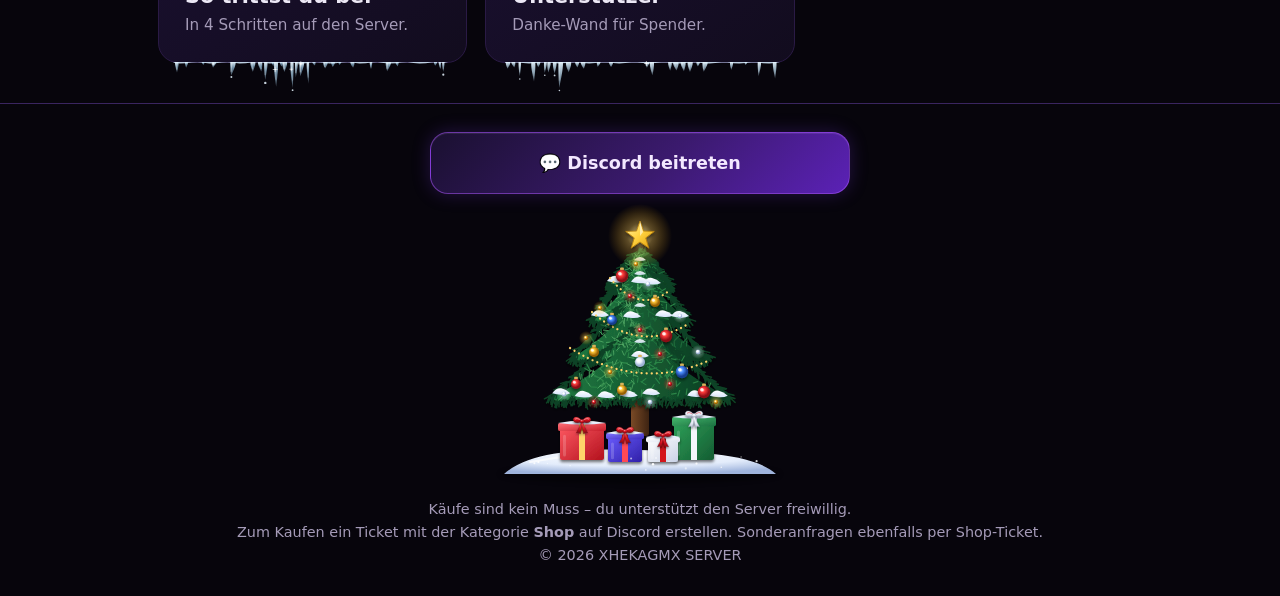
==== commit ffdee929: "Team: Skyorad (Owner, Bedrock); Regeln ergänzt; Spenden 1–6 Fr; Server-IP + Bedrock-Port; Creative 3" ====
--- a/index.html
+++ b/index.html
@@ -1 +1 @@
-<!DOCTYPE html><html lang="de"><head><meta charset="utf-8"><meta name="viewport" content="width=device-width,initial-scale=1,viewport-fit=cover"><meta name="theme-color" content="#07050c"><meta name="color-scheme" content="dark"><title>Shop – XHEKAGMX SERVER</title><link rel="stylesheet" href="style.css?v=12"></head><body><header><a href="index.html" class="logo">XHEKAGMX SERVER</a></header><main><h1>Willkommen 👋</h1><p class="sub">Wähle eine Kategorie. Alle Käufe sind freiwillig und unterstützen den Server.</p><div class="owner"><span class="snowbox"><img src="skin.png" alt="Skin von xhekagmx"></span><div class="ownertxt">SERVER IS HOSTED BY XHEKAGMX</div></div><div class="cd-box" id="countdown"><div class="cd-title">Server-Eröffnung</div><div class="cd-tiles"><div><b id="cd-d">--</b><span>Tage</span></div><div><b id="cd-h">--</b><span>Std</span></div><div><b id="cd-m">--</b><span>Min</span></div><div><b id="cd-s">--</b><span>Sek</span></div></div></div><div class="ipbox" id="ipbox"></div><div class="status" id="status" hidden></div><div class="grid"><a class="cat rule" href="regeln.html"><div class="ic">📜</div><h2>REGELN</h2><p>Die Regeln unseres Servers – bitte lesen!</p></a><a class="cat hl" href="spenden.html"><div class="ic">💜</div><h2>SPENDEN</h2><p>Unterstütze den Server ohne Gegenleistung.</p></a><a class="cat" href="raenge.html"><div class="ic">👑</div><h2>Ränge</h2><p>MEMBER+, VIP, VIP+, MVP und MVP+.</p></a><a class="cat" href="geld.html"><div class="ic">💰</div><h2>Geld</h2><p>Ingame-Geld für den Shop.</p></a><a class="cat" href="fly.html"><div class="ic">🕊️</div><h2>Fly</h2><p>Fliegen ohne Fallschaden.</p></a><a class="cat" href="creative.html"><div class="ic">🏗️</div><h2>Creative</h2><p>Creative-Modus zum Hausbau.</p></a><a class="cat" href="zusatz.html"><div class="ic">🧩</div><h2>Zusatz</h2><p>Wünsch dir ein Plugin.</p></a><a class="cat" href="team.html"><div class="ic">👥</div><h2>Team</h2><p>Owner xhekagmx & Admin Schnupffi.</p></a><a class="cat" href="faq.html"><div class="ic">❓</div><h2>FAQ</h2><p>Häufige Fragen & Antworten.</p></a><a class="cat" href="beitreten.html"><div class="ic">🚀</div><h2>So trittst du bei</h2><p>In 4 Schritten auf den Server.</p></a><a class="cat" href="unterstuetzer.html"><div class="ic">🏆</div><h2>Unterstützer</h2><p>Danke-Wand für Spender.</p></a></div></main><footer><div class="dc-slot"></div>Käufe sind kein Muss – du unterstützt den Server freiwillig.<br>Zum Kaufen ein Ticket mit der Kategorie <b>Shop</b> auf Discord erstellen. Sonderanfragen ebenfalls per Shop-Ticket.<br>© 2026 XHEKAGMX SERVER</footer><script src="config.js?v=5"></script><script src="app.js?v=7"></script><script src="winter.js?v=10"></script></body></html>+<!DOCTYPE html><html lang="de"><head><meta charset="utf-8"><meta name="viewport" content="width=device-width,initial-scale=1,viewport-fit=cover"><meta name="theme-color" content="#07050c"><meta name="color-scheme" content="dark"><title>Shop – XHEKAGMX SERVER</title><link rel="stylesheet" href="style.css?v=12"></head><body><header><a href="index.html" class="logo">XHEKAGMX SERVER</a></header><main><h1>Willkommen 👋</h1><p class="sub">Wähle eine Kategorie. Alle Käufe sind freiwillig und unterstützen den Server.</p><div class="owner"><span class="snowbox"><img src="skin.png" alt="Skin von xhekagmx"></span><div class="ownertxt">SERVER IS HOSTED BY XHEKAGMX</div></div><div class="cd-box" id="countdown"><div class="cd-title">Server-Eröffnung</div><div class="cd-tiles"><div><b id="cd-d">--</b><span>Tage</span></div><div><b id="cd-h">--</b><span>Std</span></div><div><b id="cd-m">--</b><span>Min</span></div><div><b id="cd-s">--</b><span>Sek</span></div></div></div><div class="ipbox" id="ipbox"></div><div class="status" id="status" hidden></div><div class="grid"><a class="cat rule" href="regeln.html"><div class="ic">📜</div><h2>REGELN</h2><p>Die Regeln unseres Servers – bitte lesen!</p></a><a class="cat hl" href="spenden.html"><div class="ic">💜</div><h2>SPENDEN</h2><p>Unterstütze den Server ohne Gegenleistung.</p></a><a class="cat" href="raenge.html"><div class="ic">👑</div><h2>Ränge</h2><p>MEMBER+, VIP, VIP+, MVP und MVP+.</p></a><a class="cat" href="geld.html"><div class="ic">💰</div><h2>Geld</h2><p>Ingame-Geld für den Shop.</p></a><a class="cat" href="fly.html"><div class="ic">🕊️</div><h2>Fly</h2><p>Fliegen ohne Fallschaden.</p></a><a class="cat" href="creative.html"><div class="ic">🏗️</div><h2>Creative</h2><p>Creative-Modus zum Hausbau.</p></a><a class="cat" href="zusatz.html"><div class="ic">🧩</div><h2>Zusatz</h2><p>Wünsch dir ein Plugin.</p></a><a class="cat" href="team.html"><div class="ic">👥</div><h2>Team</h2><p>Owner xhekagmx & Skyorad, Admin Schnupffi.</p></a><a class="cat" href="faq.html"><div class="ic">❓</div><h2>FAQ</h2><p>Häufige Fragen & Antworten.</p></a><a class="cat" href="beitreten.html"><div class="ic">🚀</div><h2>So trittst du bei</h2><p>In 4 Schritten auf den Server.</p></a><a class="cat" href="unterstuetzer.html"><div class="ic">🏆</div><h2>Unterstützer</h2><p>Danke-Wand für Spender.</p></a></div></main><footer><div class="dc-slot"></div>Käufe sind kein Muss – du unterstützt den Server freiwillig.<br>Zum Kaufen ein Ticket mit der Kategorie <b>Shop</b> auf Discord erstellen. Sonderanfragen ebenfalls per Shop-Ticket.<br>© 2026 XHEKAGMX SERVER</footer><script src="config.js?v=6"></script><script src="app.js?v=8"></script><script src="winter.js?v=10"></script></body></html>
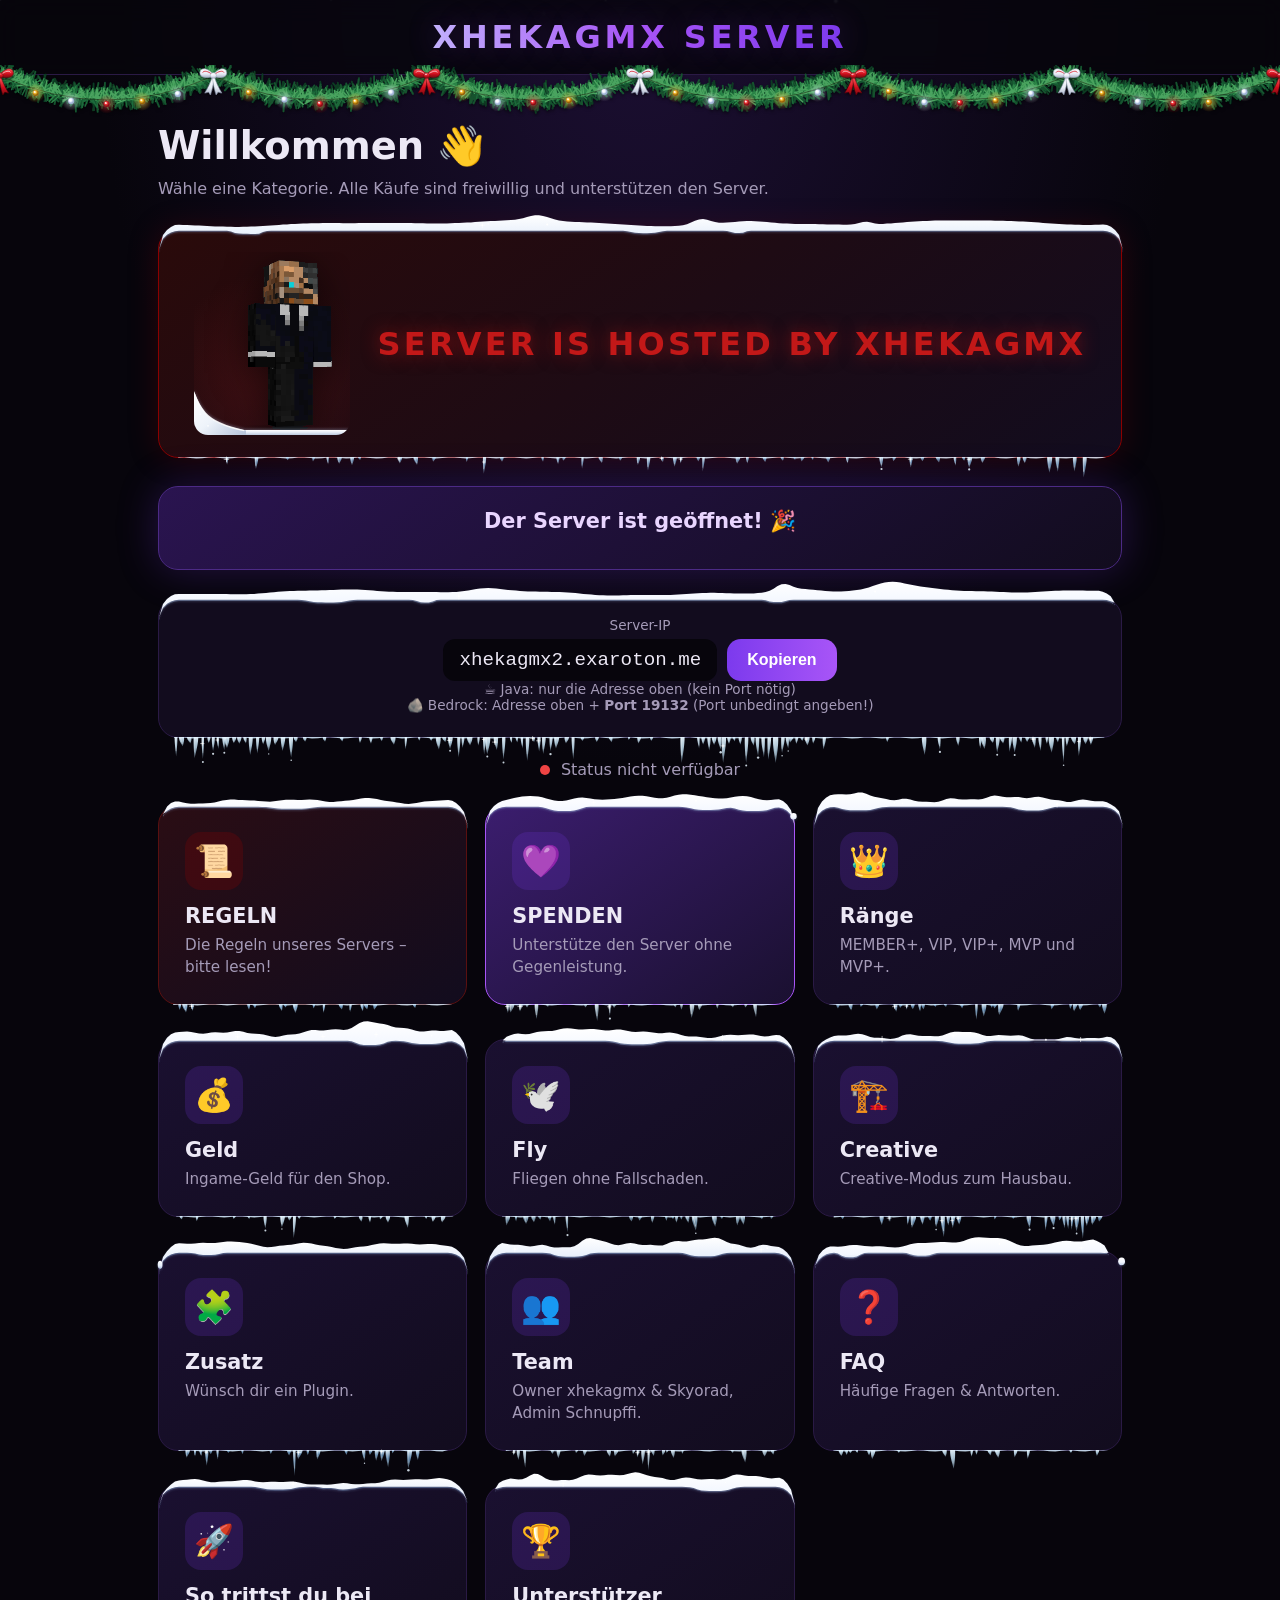
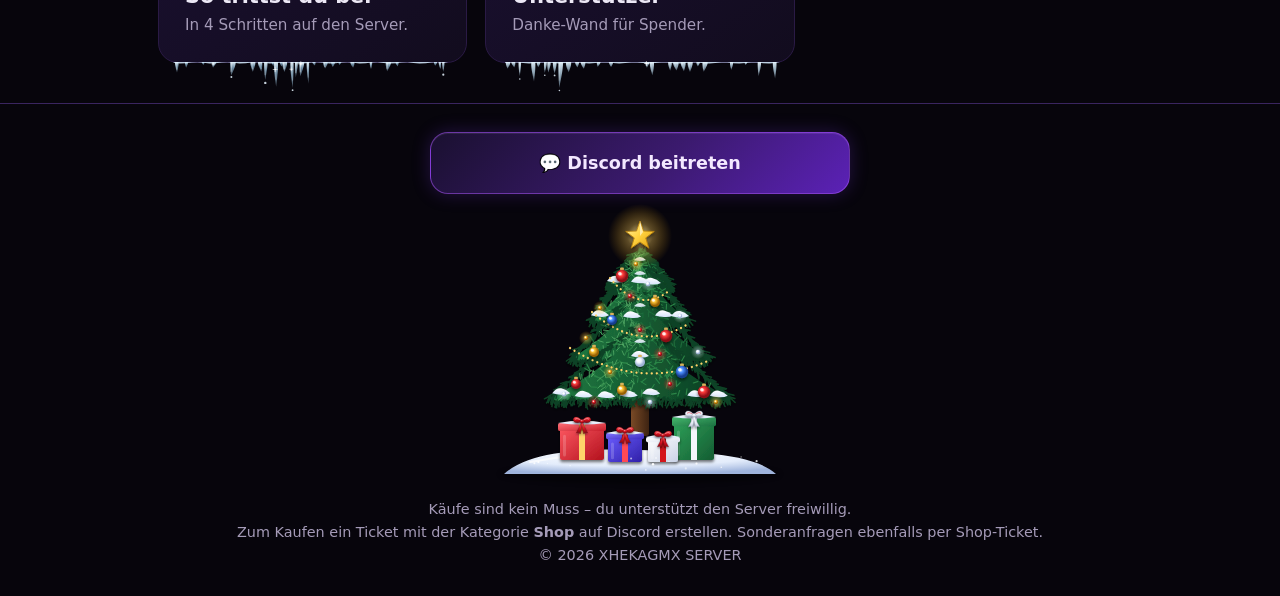
==== commit f9df9a94: "Server-IP bis 1. November unscharf und nicht kopierbar Bis 1. November 2026, 00:00 Uhr (Zürich) steh" ====
--- a/index.html
+++ b/index.html
@@ -1 +1 @@
-<!DOCTYPE html><html lang="de"><head><meta charset="utf-8"><meta name="viewport" content="width=device-width,initial-scale=1,viewport-fit=cover"><meta name="theme-color" content="#07050c"><meta name="color-scheme" content="dark"><title>Shop – XHEKAGMX SERVER</title><link rel="stylesheet" href="style.css?v=12"></head><body><header><a href="index.html" class="logo">XHEKAGMX SERVER</a></header><main><h1>Willkommen 👋</h1><p class="sub">Wähle eine Kategorie. Alle Käufe sind freiwillig und unterstützen den Server.</p><div class="owner"><span class="snowbox"><img src="skin.png" alt="Skin von xhekagmx"></span><div class="ownertxt">SERVER IS HOSTED BY XHEKAGMX</div></div><div class="cd-box" id="countdown"><div class="cd-title">Server-Eröffnung</div><div class="cd-tiles"><div><b id="cd-d">--</b><span>Tage</span></div><div><b id="cd-h">--</b><span>Std</span></div><div><b id="cd-m">--</b><span>Min</span></div><div><b id="cd-s">--</b><span>Sek</span></div></div></div><div class="ipbox" id="ipbox"></div><div class="status" id="status" hidden></div><div class="grid"><a class="cat rule" href="regeln.html"><div class="ic">📜</div><h2>REGELN</h2><p>Die Regeln unseres Servers – bitte lesen!</p></a><a class="cat hl" href="spenden.html"><div class="ic">💜</div><h2>SPENDEN</h2><p>Unterstütze den Server ohne Gegenleistung.</p></a><a class="cat" href="raenge.html"><div class="ic">👑</div><h2>Ränge</h2><p>MEMBER+, VIP, VIP+, MVP und MVP+.</p></a><a class="cat" href="geld.html"><div class="ic">💰</div><h2>Geld</h2><p>Ingame-Geld für den Shop.</p></a><a class="cat" href="fly.html"><div class="ic">🕊️</div><h2>Fly</h2><p>Fliegen ohne Fallschaden.</p></a><a class="cat" href="creative.html"><div class="ic">🏗️</div><h2>Creative</h2><p>Creative-Modus zum Hausbau.</p></a><a class="cat" href="zusatz.html"><div class="ic">🧩</div><h2>Zusatz</h2><p>Wünsch dir ein Plugin.</p></a><a class="cat" href="team.html"><div class="ic">👥</div><h2>Team</h2><p>Owner xhekagmx & Skyorad, Admin Schnupffi.</p></a><a class="cat" href="faq.html"><div class="ic">❓</div><h2>FAQ</h2><p>Häufige Fragen & Antworten.</p></a><a class="cat" href="beitreten.html"><div class="ic">🚀</div><h2>So trittst du bei</h2><p>In 4 Schritten auf den Server.</p></a><a class="cat" href="unterstuetzer.html"><div class="ic">🏆</div><h2>Unterstützer</h2><p>Danke-Wand für Spender.</p></a></div></main><footer><div class="dc-slot"></div>Käufe sind kein Muss – du unterstützt den Server freiwillig.<br>Zum Kaufen ein Ticket mit der Kategorie <b>Shop</b> auf Discord erstellen. Sonderanfragen ebenfalls per Shop-Ticket.<br>© 2026 XHEKAGMX SERVER</footer><script src="config.js?v=6"></script><script src="app.js?v=8"></script><script src="winter.js?v=10"></script></body></html>+<!DOCTYPE html><html lang="de"><head><meta charset="utf-8"><meta name="viewport" content="width=device-width,initial-scale=1,viewport-fit=cover"><meta name="theme-color" content="#07050c"><meta name="color-scheme" content="dark"><title>Shop – XHEKAGMX SERVER</title><link rel="stylesheet" href="style.css?v=13"></head><body><header><a href="index.html" class="logo">XHEKAGMX SERVER</a></header><main><h1>Willkommen 👋</h1><p class="sub">Wähle eine Kategorie. Alle Käufe sind freiwillig und unterstützen den Server.</p><div class="owner"><span class="snowbox"><img src="skin.png" alt="Skin von xhekagmx"></span><div class="ownertxt">SERVER IS HOSTED BY XHEKAGMX</div></div><div class="cd-box" id="countdown"><div class="cd-title">Server-Eröffnung</div><div class="cd-tiles"><div><b id="cd-d">--</b><span>Tage</span></div><div><b id="cd-h">--</b><span>Std</span></div><div><b id="cd-m">--</b><span>Min</span></div><div><b id="cd-s">--</b><span>Sek</span></div></div></div><div class="ipbox" id="ipbox"></div><div class="status" id="status" hidden></div><div class="grid"><a class="cat rule" href="regeln.html"><div class="ic">📜</div><h2>REGELN</h2><p>Die Regeln unseres Servers – bitte lesen!</p></a><a class="cat hl" href="spenden.html"><div class="ic">💜</div><h2>SPENDEN</h2><p>Unterstütze den Server ohne Gegenleistung.</p></a><a class="cat" href="raenge.html"><div class="ic">👑</div><h2>Ränge</h2><p>MEMBER+, VIP, VIP+, MVP und MVP+.</p></a><a class="cat" href="geld.html"><div class="ic">💰</div><h2>Geld</h2><p>Ingame-Geld für den Shop.</p></a><a class="cat" href="fly.html"><div class="ic">🕊️</div><h2>Fly</h2><p>Fliegen ohne Fallschaden.</p></a><a class="cat" href="creative.html"><div class="ic">🏗️</div><h2>Creative</h2><p>Creative-Modus zum Hausbau.</p></a><a class="cat" href="zusatz.html"><div class="ic">🧩</div><h2>Zusatz</h2><p>Wünsch dir ein Plugin.</p></a><a class="cat" href="team.html"><div class="ic">👥</div><h2>Team</h2><p>Owner xhekagmx & Skyorad, Admin Schnupffi.</p></a><a class="cat" href="faq.html"><div class="ic">❓</div><h2>FAQ</h2><p>Häufige Fragen & Antworten.</p></a><a class="cat" href="beitreten.html"><div class="ic">🚀</div><h2>So trittst du bei</h2><p>In 4 Schritten auf den Server.</p></a><a class="cat" href="unterstuetzer.html"><div class="ic">🏆</div><h2>Unterstützer</h2><p>Danke-Wand für Spender.</p></a></div></main><footer><div class="dc-slot"></div>Käufe sind kein Muss – du unterstützt den Server freiwillig.<br>Zum Kaufen ein Ticket mit der Kategorie <b>Shop</b> auf Discord erstellen. Sonderanfragen ebenfalls per Shop-Ticket.<br>© 2026 XHEKAGMX SERVER</footer><script src="config.js?v=6"></script><script src="app.js?v=9"></script><script src="winter.js?v=10"></script></body></html>
--- a/style.css
+++ b/style.css
@@ -75,6 +75,11 @@
 .iprow{display:flex;gap:10px;justify-content:center;align-items:center;flex-wrap:wrap}
 .iprow code{font-size:1.2rem;background:#07050c;padding:10px 16px;border-radius:12px}
 .iprow .btn{border:0;cursor:pointer;font-size:1rem}
+.ip-lock{filter:blur(8px);-webkit-filter:blur(8px);user-select:none;-webkit-user-select:none;-moz-user-select:none;-ms-user-select:none;-webkit-touch-callout:none;pointer-events:none}
+.ip-lock::selection{background:transparent;color:transparent}
+b.ip-text.ip-lock{display:inline-block}
+.iphint{color:var(--m);font-size:.85rem;font-weight:700;margin:8px 0 2px}
+.iprow .btn:disabled,.iprow .btn:disabled:hover{cursor:not-allowed;opacity:.6;filter:none;box-shadow:none;white-space:normal;text-align:center;line-height:1.3}
 .status{text-align:center;margin:-6px 0 22px;color:var(--m)}
 .dot{display:inline-block;width:10px;height:10px;border-radius:50%;background:#ef4444;margin-right:6px}.dot.on{background:#22c55e;box-shadow:0 0 10px #22c55e}
 .dc-slot{margin:0 auto 18px;max-width:420px}
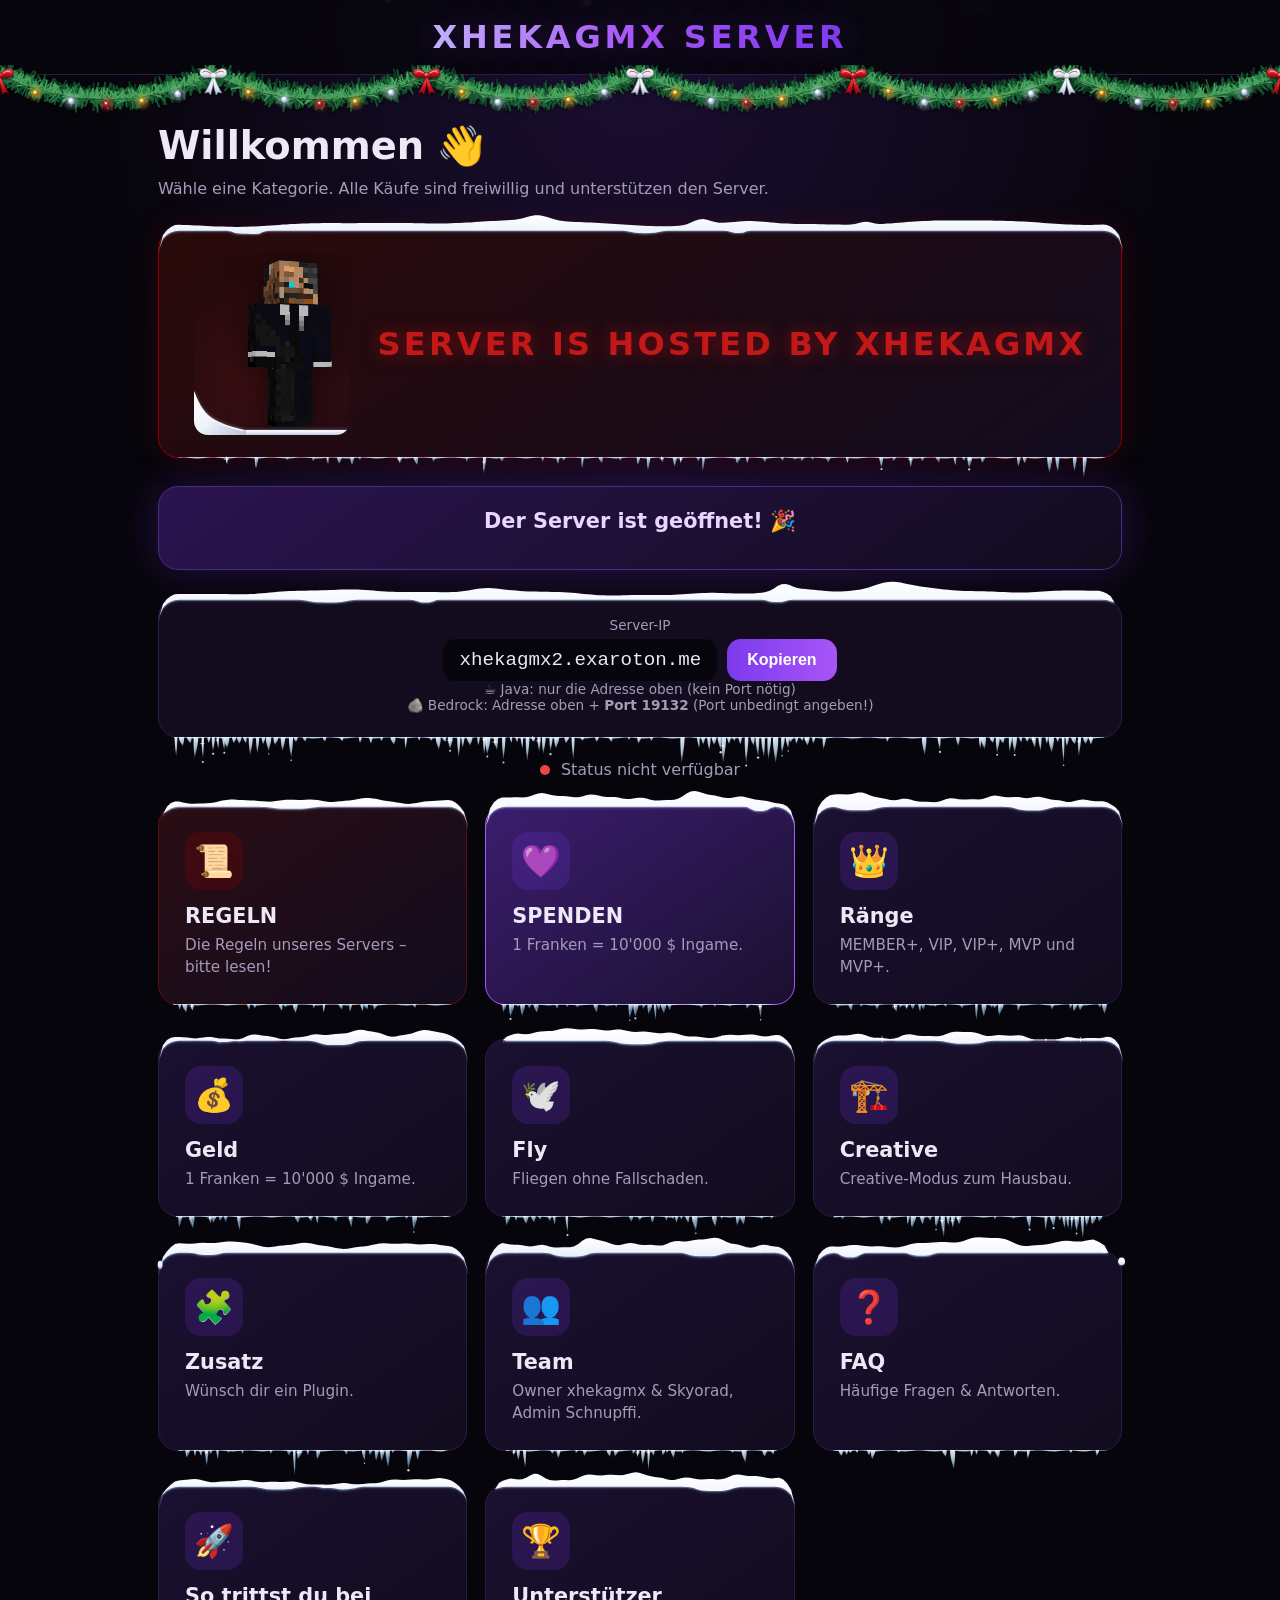
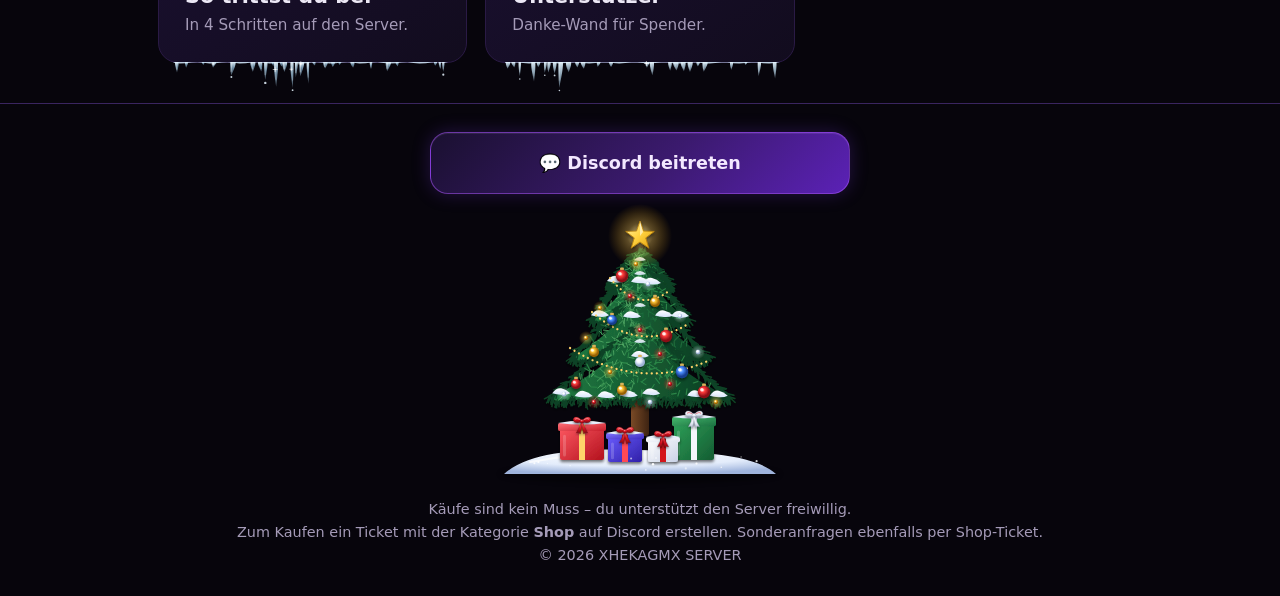
==== commit 7fb7f438: "Ingame-Geld: 1 Franken = 10'000 ab dem ersten Franken Co-authored-by: xhekagmx <xhekagmx@users.norep" ====
--- a/index.html
+++ b/index.html
@@ -1 +1 @@
-<!DOCTYPE html><html lang="de"><head><meta charset="utf-8"><meta name="viewport" content="width=device-width,initial-scale=1,viewport-fit=cover"><meta name="theme-color" content="#07050c"><meta name="color-scheme" content="dark"><title>Shop – XHEKAGMX SERVER</title><link rel="stylesheet" href="style.css?v=13"></head><body><header><a href="index.html" class="logo">XHEKAGMX SERVER</a></header><main><h1>Willkommen 👋</h1><p class="sub">Wähle eine Kategorie. Alle Käufe sind freiwillig und unterstützen den Server.</p><div class="owner"><span class="snowbox"><img src="skin.png" alt="Skin von xhekagmx"></span><div class="ownertxt">SERVER IS HOSTED BY XHEKAGMX</div></div><div class="cd-box" id="countdown"><div class="cd-title">Server-Eröffnung</div><div class="cd-tiles"><div><b id="cd-d">--</b><span>Tage</span></div><div><b id="cd-h">--</b><span>Std</span></div><div><b id="cd-m">--</b><span>Min</span></div><div><b id="cd-s">--</b><span>Sek</span></div></div></div><div class="ipbox" id="ipbox"></div><div class="status" id="status" hidden></div><div class="grid"><a class="cat rule" href="regeln.html"><div class="ic">📜</div><h2>REGELN</h2><p>Die Regeln unseres Servers – bitte lesen!</p></a><a class="cat hl" href="spenden.html"><div class="ic">💜</div><h2>SPENDEN</h2><p>Unterstütze den Server ohne Gegenleistung.</p></a><a class="cat" href="raenge.html"><div class="ic">👑</div><h2>Ränge</h2><p>MEMBER+, VIP, VIP+, MVP und MVP+.</p></a><a class="cat" href="geld.html"><div class="ic">💰</div><h2>Geld</h2><p>Ingame-Geld für den Shop.</p></a><a class="cat" href="fly.html"><div class="ic">🕊️</div><h2>Fly</h2><p>Fliegen ohne Fallschaden.</p></a><a class="cat" href="creative.html"><div class="ic">🏗️</div><h2>Creative</h2><p>Creative-Modus zum Hausbau.</p></a><a class="cat" href="zusatz.html"><div class="ic">🧩</div><h2>Zusatz</h2><p>Wünsch dir ein Plugin.</p></a><a class="cat" href="team.html"><div class="ic">👥</div><h2>Team</h2><p>Owner xhekagmx & Skyorad, Admin Schnupffi.</p></a><a class="cat" href="faq.html"><div class="ic">❓</div><h2>FAQ</h2><p>Häufige Fragen & Antworten.</p></a><a class="cat" href="beitreten.html"><div class="ic">🚀</div><h2>So trittst du bei</h2><p>In 4 Schritten auf den Server.</p></a><a class="cat" href="unterstuetzer.html"><div class="ic">🏆</div><h2>Unterstützer</h2><p>Danke-Wand für Spender.</p></a></div></main><footer><div class="dc-slot"></div>Käufe sind kein Muss – du unterstützt den Server freiwillig.<br>Zum Kaufen ein Ticket mit der Kategorie <b>Shop</b> auf Discord erstellen. Sonderanfragen ebenfalls per Shop-Ticket.<br>© 2026 XHEKAGMX SERVER</footer><script src="config.js?v=6"></script><script src="app.js?v=9"></script><script src="winter.js?v=10"></script></body></html>+<!DOCTYPE html><html lang="de"><head><meta charset="utf-8"><meta name="viewport" content="width=device-width,initial-scale=1,viewport-fit=cover"><meta name="theme-color" content="#07050c"><meta name="color-scheme" content="dark"><title>Shop – XHEKAGMX SERVER</title><link rel="stylesheet" href="style.css?v=13"></head><body><header><a href="index.html" class="logo">XHEKAGMX SERVER</a></header><main><h1>Willkommen 👋</h1><p class="sub">Wähle eine Kategorie. Alle Käufe sind freiwillig und unterstützen den Server.</p><div class="owner"><span class="snowbox"><img src="skin.png" alt="Skin von xhekagmx"></span><div class="ownertxt">SERVER IS HOSTED BY XHEKAGMX</div></div><div class="cd-box" id="countdown"><div class="cd-title">Server-Eröffnung</div><div class="cd-tiles"><div><b id="cd-d">--</b><span>Tage</span></div><div><b id="cd-h">--</b><span>Std</span></div><div><b id="cd-m">--</b><span>Min</span></div><div><b id="cd-s">--</b><span>Sek</span></div></div></div><div class="ipbox" id="ipbox"></div><div class="status" id="status" hidden></div><div class="grid"><a class="cat rule" href="regeln.html"><div class="ic">📜</div><h2>REGELN</h2><p>Die Regeln unseres Servers – bitte lesen!</p></a><a class="cat hl" href="spenden.html"><div class="ic">💜</div><h2>SPENDEN</h2><p>1 Franken = 10'000 $ Ingame.</p></a><a class="cat" href="raenge.html"><div class="ic">👑</div><h2>Ränge</h2><p>MEMBER+, VIP, VIP+, MVP und MVP+.</p></a><a class="cat" href="geld.html"><div class="ic">💰</div><h2>Geld</h2><p>1 Franken = 10'000 $ Ingame.</p></a><a class="cat" href="fly.html"><div class="ic">🕊️</div><h2>Fly</h2><p>Fliegen ohne Fallschaden.</p></a><a class="cat" href="creative.html"><div class="ic">🏗️</div><h2>Creative</h2><p>Creative-Modus zum Hausbau.</p></a><a class="cat" href="zusatz.html"><div class="ic">🧩</div><h2>Zusatz</h2><p>Wünsch dir ein Plugin.</p></a><a class="cat" href="team.html"><div class="ic">👥</div><h2>Team</h2><p>Owner xhekagmx & Skyorad, Admin Schnupffi.</p></a><a class="cat" href="faq.html"><div class="ic">❓</div><h2>FAQ</h2><p>Häufige Fragen & Antworten.</p></a><a class="cat" href="beitreten.html"><div class="ic">🚀</div><h2>So trittst du bei</h2><p>In 4 Schritten auf den Server.</p></a><a class="cat" href="unterstuetzer.html"><div class="ic">🏆</div><h2>Unterstützer</h2><p>Danke-Wand für Spender.</p></a></div></main><footer><div class="dc-slot"></div>Käufe sind kein Muss – du unterstützt den Server freiwillig.<br>Zum Kaufen ein Ticket mit der Kategorie <b>Shop</b> auf Discord erstellen. Sonderanfragen ebenfalls per Shop-Ticket.<br>© 2026 XHEKAGMX SERVER</footer><script src="config.js?v=6"></script><script src="app.js?v=9"></script><script src="winter.js?v=10"></script></body></html>
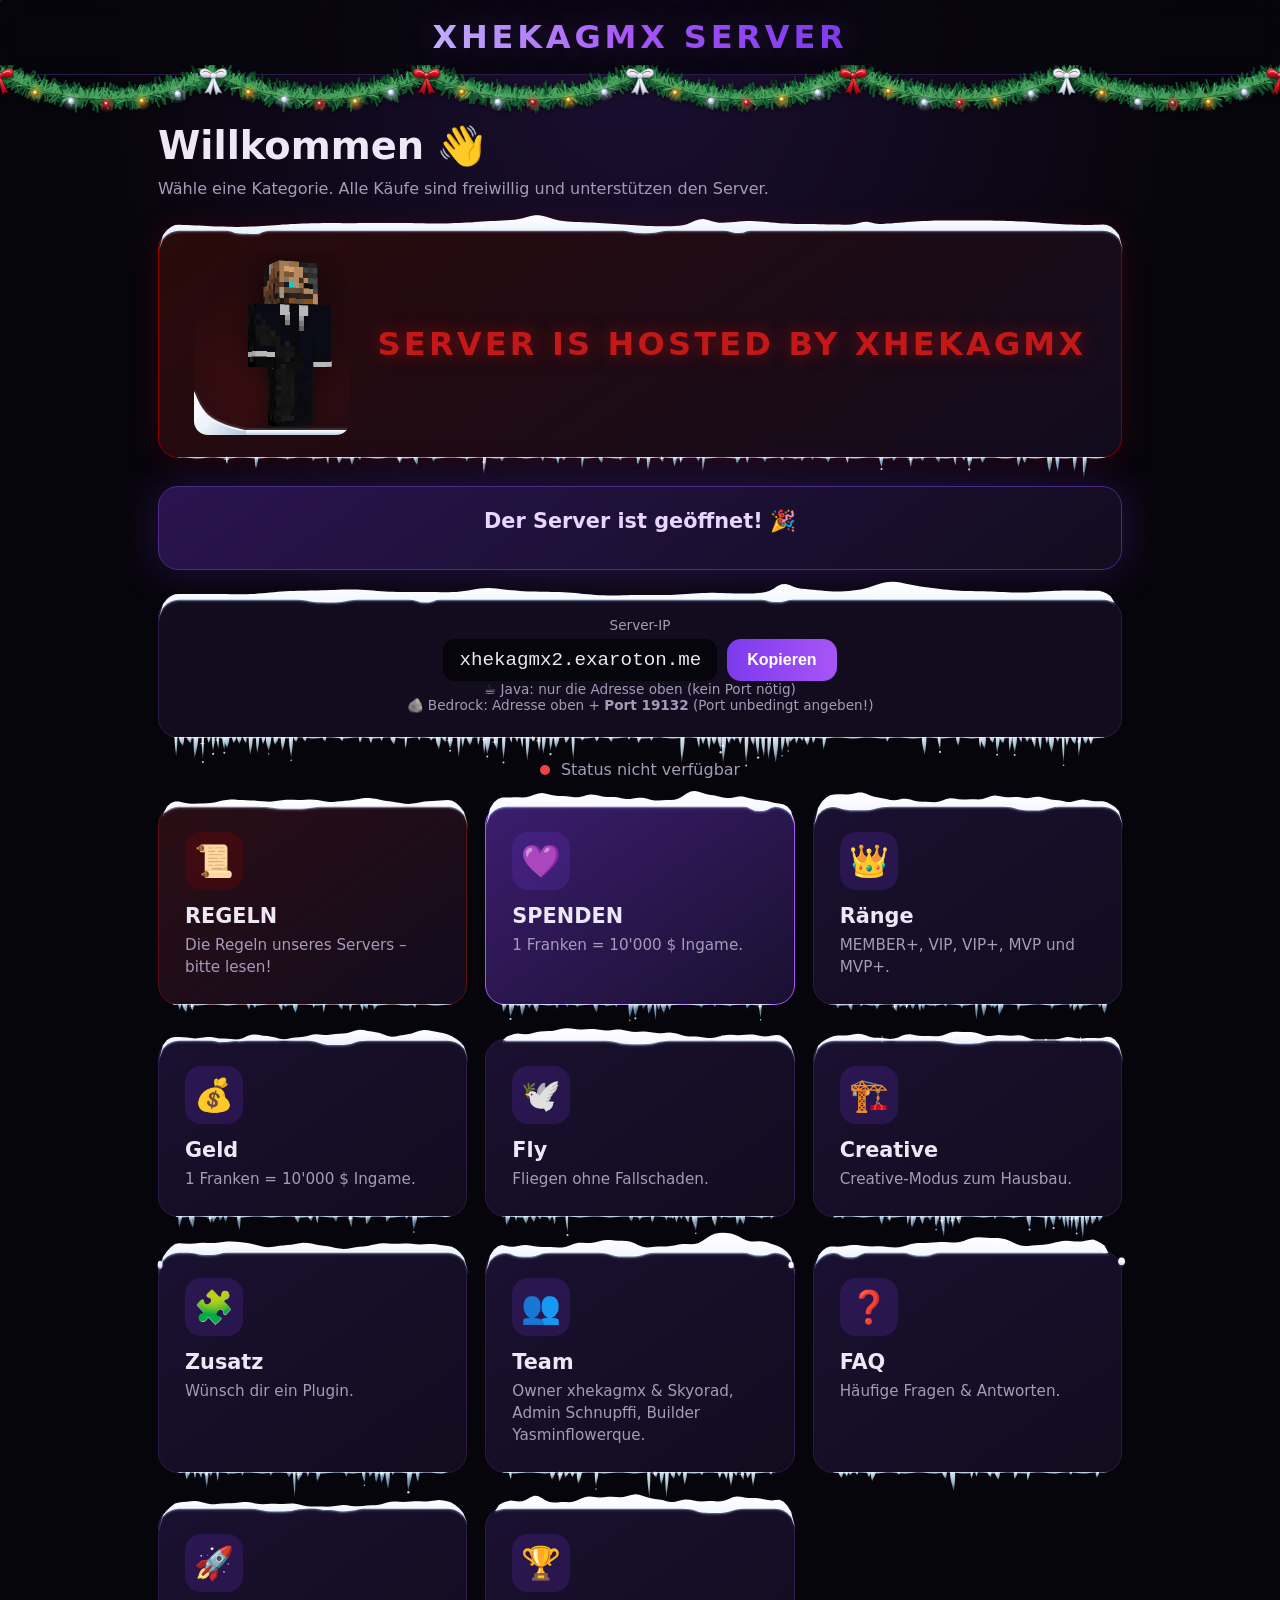
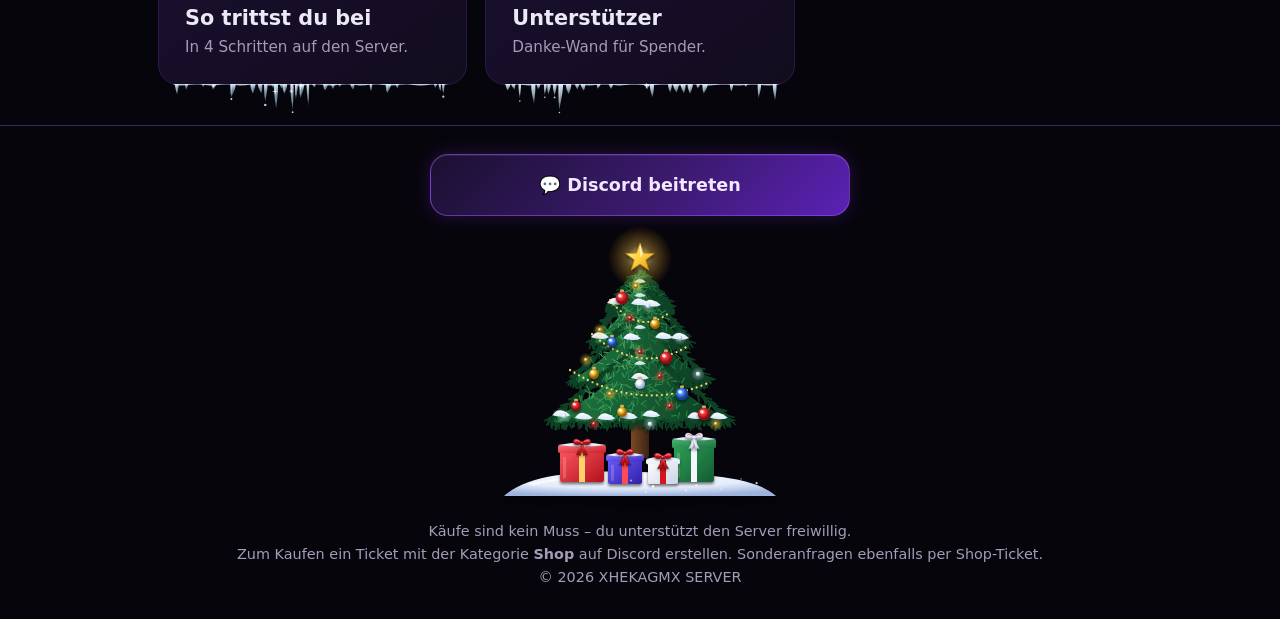
==== commit 46662fc7: "Team: Yasminflowerque als Builder Co-authored-by: xhekagmx <xhekagmx@users.noreply.github.com>" ====
--- a/index.html
+++ b/index.html
@@ -1 +1 @@
-<!DOCTYPE html><html lang="de"><head><meta charset="utf-8"><meta name="viewport" content="width=device-width,initial-scale=1,viewport-fit=cover"><meta name="theme-color" content="#07050c"><meta name="color-scheme" content="dark"><title>Shop – XHEKAGMX SERVER</title><link rel="stylesheet" href="style.css?v=13"></head><body><header><a href="index.html" class="logo">XHEKAGMX SERVER</a></header><main><h1>Willkommen 👋</h1><p class="sub">Wähle eine Kategorie. Alle Käufe sind freiwillig und unterstützen den Server.</p><div class="owner"><span class="snowbox"><img src="skin.png" alt="Skin von xhekagmx"></span><div class="ownertxt">SERVER IS HOSTED BY XHEKAGMX</div></div><div class="cd-box" id="countdown"><div class="cd-title">Server-Eröffnung</div><div class="cd-tiles"><div><b id="cd-d">--</b><span>Tage</span></div><div><b id="cd-h">--</b><span>Std</span></div><div><b id="cd-m">--</b><span>Min</span></div><div><b id="cd-s">--</b><span>Sek</span></div></div></div><div class="ipbox" id="ipbox"></div><div class="status" id="status" hidden></div><div class="grid"><a class="cat rule" href="regeln.html"><div class="ic">📜</div><h2>REGELN</h2><p>Die Regeln unseres Servers – bitte lesen!</p></a><a class="cat hl" href="spenden.html"><div class="ic">💜</div><h2>SPENDEN</h2><p>1 Franken = 10'000 $ Ingame.</p></a><a class="cat" href="raenge.html"><div class="ic">👑</div><h2>Ränge</h2><p>MEMBER+, VIP, VIP+, MVP und MVP+.</p></a><a class="cat" href="geld.html"><div class="ic">💰</div><h2>Geld</h2><p>1 Franken = 10'000 $ Ingame.</p></a><a class="cat" href="fly.html"><div class="ic">🕊️</div><h2>Fly</h2><p>Fliegen ohne Fallschaden.</p></a><a class="cat" href="creative.html"><div class="ic">🏗️</div><h2>Creative</h2><p>Creative-Modus zum Hausbau.</p></a><a class="cat" href="zusatz.html"><div class="ic">🧩</div><h2>Zusatz</h2><p>Wünsch dir ein Plugin.</p></a><a class="cat" href="team.html"><div class="ic">👥</div><h2>Team</h2><p>Owner xhekagmx & Skyorad, Admin Schnupffi.</p></a><a class="cat" href="faq.html"><div class="ic">❓</div><h2>FAQ</h2><p>Häufige Fragen & Antworten.</p></a><a class="cat" href="beitreten.html"><div class="ic">🚀</div><h2>So trittst du bei</h2><p>In 4 Schritten auf den Server.</p></a><a class="cat" href="unterstuetzer.html"><div class="ic">🏆</div><h2>Unterstützer</h2><p>Danke-Wand für Spender.</p></a></div></main><footer><div class="dc-slot"></div>Käufe sind kein Muss – du unterstützt den Server freiwillig.<br>Zum Kaufen ein Ticket mit der Kategorie <b>Shop</b> auf Discord erstellen. Sonderanfragen ebenfalls per Shop-Ticket.<br>© 2026 XHEKAGMX SERVER</footer><script src="config.js?v=6"></script><script src="app.js?v=9"></script><script src="winter.js?v=10"></script></body></html>+<!DOCTYPE html><html lang="de"><head><meta charset="utf-8"><meta name="viewport" content="width=device-width,initial-scale=1,viewport-fit=cover"><meta name="theme-color" content="#07050c"><meta name="color-scheme" content="dark"><title>Shop – XHEKAGMX SERVER</title><link rel="stylesheet" href="style.css?v=13"></head><body><header><a href="index.html" class="logo">XHEKAGMX SERVER</a></header><main><h1>Willkommen 👋</h1><p class="sub">Wähle eine Kategorie. Alle Käufe sind freiwillig und unterstützen den Server.</p><div class="owner"><span class="snowbox"><img src="skin.png" alt="Skin von xhekagmx"></span><div class="ownertxt">SERVER IS HOSTED BY XHEKAGMX</div></div><div class="cd-box" id="countdown"><div class="cd-title">Server-Eröffnung</div><div class="cd-tiles"><div><b id="cd-d">--</b><span>Tage</span></div><div><b id="cd-h">--</b><span>Std</span></div><div><b id="cd-m">--</b><span>Min</span></div><div><b id="cd-s">--</b><span>Sek</span></div></div></div><div class="ipbox" id="ipbox"></div><div class="status" id="status" hidden></div><div class="grid"><a class="cat rule" href="regeln.html"><div class="ic">📜</div><h2>REGELN</h2><p>Die Regeln unseres Servers – bitte lesen!</p></a><a class="cat hl" href="spenden.html"><div class="ic">💜</div><h2>SPENDEN</h2><p>1 Franken = 10'000 $ Ingame.</p></a><a class="cat" href="raenge.html"><div class="ic">👑</div><h2>Ränge</h2><p>MEMBER+, VIP, VIP+, MVP und MVP+.</p></a><a class="cat" href="geld.html"><div class="ic">💰</div><h2>Geld</h2><p>1 Franken = 10'000 $ Ingame.</p></a><a class="cat" href="fly.html"><div class="ic">🕊️</div><h2>Fly</h2><p>Fliegen ohne Fallschaden.</p></a><a class="cat" href="creative.html"><div class="ic">🏗️</div><h2>Creative</h2><p>Creative-Modus zum Hausbau.</p></a><a class="cat" href="zusatz.html"><div class="ic">🧩</div><h2>Zusatz</h2><p>Wünsch dir ein Plugin.</p></a><a class="cat" href="team.html"><div class="ic">👥</div><h2>Team</h2><p>Owner xhekagmx & Skyorad, Admin Schnupffi, Builder Yasminflowerque.</p></a><a class="cat" href="faq.html"><div class="ic">❓</div><h2>FAQ</h2><p>Häufige Fragen & Antworten.</p></a><a class="cat" href="beitreten.html"><div class="ic">🚀</div><h2>So trittst du bei</h2><p>In 4 Schritten auf den Server.</p></a><a class="cat" href="unterstuetzer.html"><div class="ic">🏆</div><h2>Unterstützer</h2><p>Danke-Wand für Spender.</p></a></div></main><footer><div class="dc-slot"></div>Käufe sind kein Muss – du unterstützt den Server freiwillig.<br>Zum Kaufen ein Ticket mit der Kategorie <b>Shop</b> auf Discord erstellen. Sonderanfragen ebenfalls per Shop-Ticket.<br>© 2026 XHEKAGMX SERVER</footer><script src="config.js?v=6"></script><script src="app.js?v=9"></script><script src="winter.js?v=10"></script></body></html>
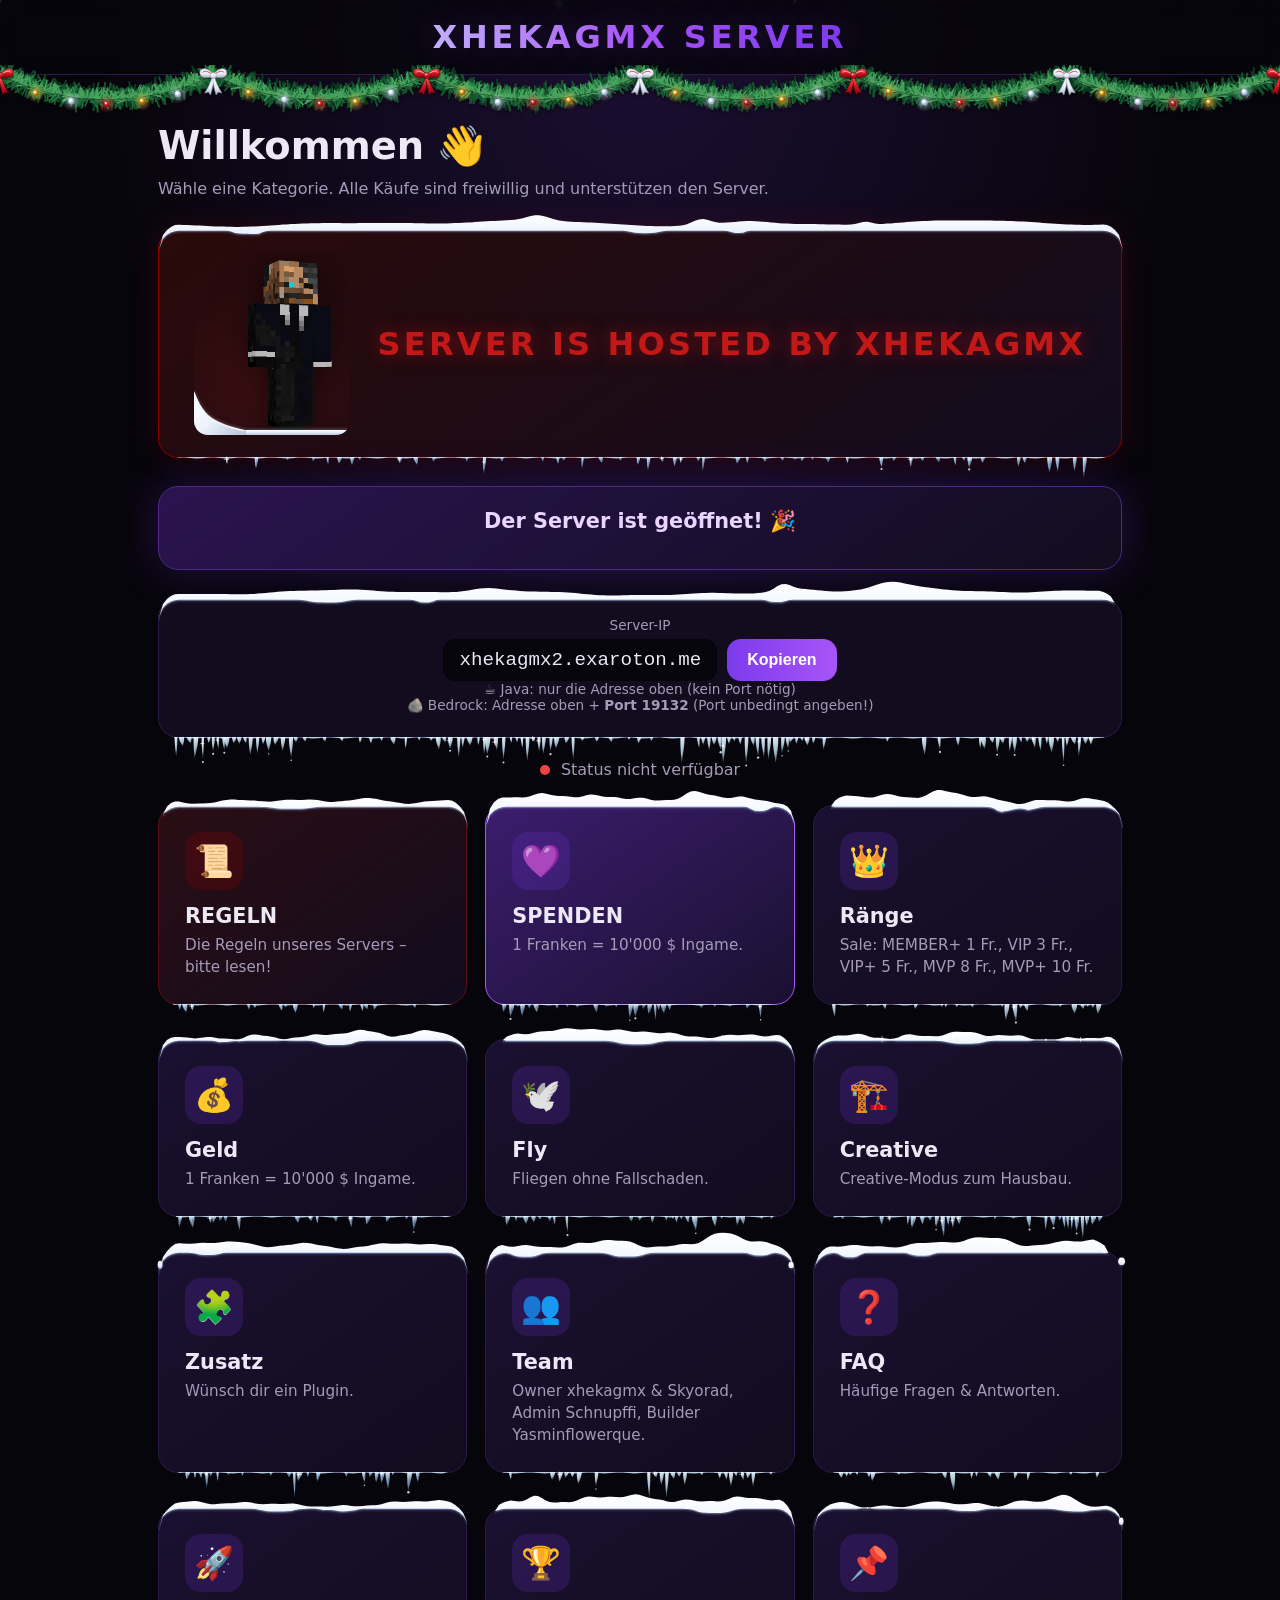
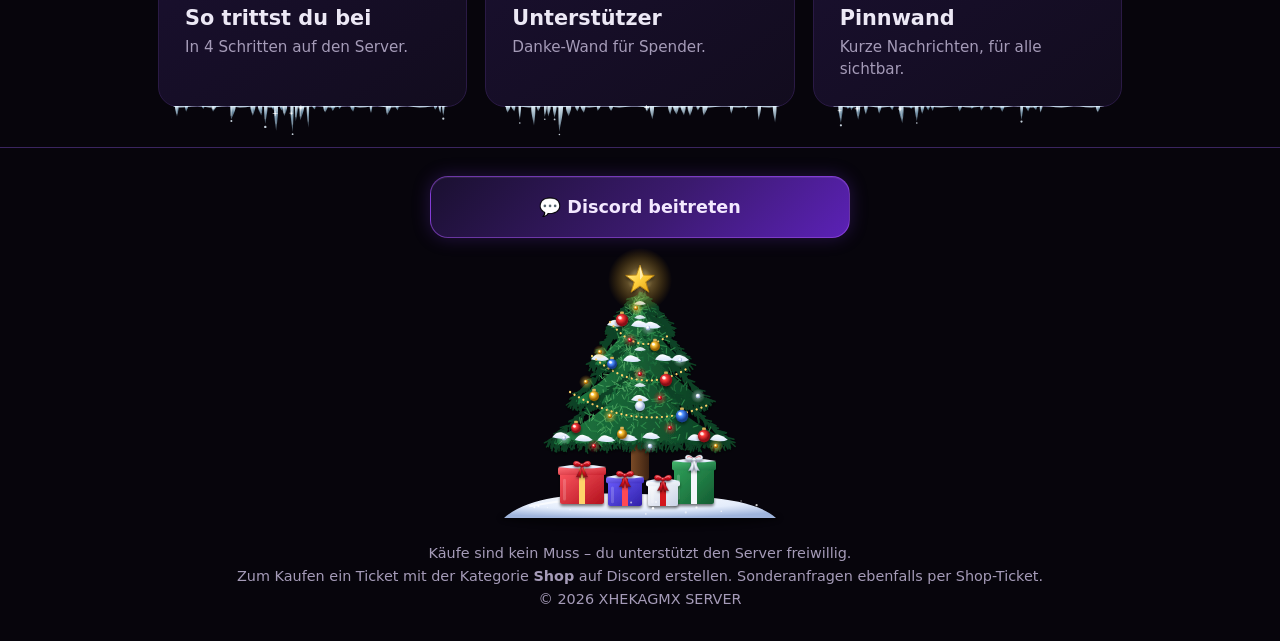
==== commit 92572b4d: "Sale auf den Rängen und Pinnwand-Seite Co-authored-by: xhekagmx <xhekagmx@users.noreply.github.com>" ====
--- a/index.html
+++ b/index.html
@@ -1 +1 @@
-<!DOCTYPE html><html lang="de"><head><meta charset="utf-8"><meta name="viewport" content="width=device-width,initial-scale=1,viewport-fit=cover"><meta name="theme-color" content="#07050c"><meta name="color-scheme" content="dark"><title>Shop – XHEKAGMX SERVER</title><link rel="stylesheet" href="style.css?v=13"></head><body><header><a href="index.html" class="logo">XHEKAGMX SERVER</a></header><main><h1>Willkommen 👋</h1><p class="sub">Wähle eine Kategorie. Alle Käufe sind freiwillig und unterstützen den Server.</p><div class="owner"><span class="snowbox"><img src="skin.png" alt="Skin von xhekagmx"></span><div class="ownertxt">SERVER IS HOSTED BY XHEKAGMX</div></div><div class="cd-box" id="countdown"><div class="cd-title">Server-Eröffnung</div><div class="cd-tiles"><div><b id="cd-d">--</b><span>Tage</span></div><div><b id="cd-h">--</b><span>Std</span></div><div><b id="cd-m">--</b><span>Min</span></div><div><b id="cd-s">--</b><span>Sek</span></div></div></div><div class="ipbox" id="ipbox"></div><div class="status" id="status" hidden></div><div class="grid"><a class="cat rule" href="regeln.html"><div class="ic">📜</div><h2>REGELN</h2><p>Die Regeln unseres Servers – bitte lesen!</p></a><a class="cat hl" href="spenden.html"><div class="ic">💜</div><h2>SPENDEN</h2><p>1 Franken = 10'000 $ Ingame.</p></a><a class="cat" href="raenge.html"><div class="ic">👑</div><h2>Ränge</h2><p>MEMBER+, VIP, VIP+, MVP und MVP+.</p></a><a class="cat" href="geld.html"><div class="ic">💰</div><h2>Geld</h2><p>1 Franken = 10'000 $ Ingame.</p></a><a class="cat" href="fly.html"><div class="ic">🕊️</div><h2>Fly</h2><p>Fliegen ohne Fallschaden.</p></a><a class="cat" href="creative.html"><div class="ic">🏗️</div><h2>Creative</h2><p>Creative-Modus zum Hausbau.</p></a><a class="cat" href="zusatz.html"><div class="ic">🧩</div><h2>Zusatz</h2><p>Wünsch dir ein Plugin.</p></a><a class="cat" href="team.html"><div class="ic">👥</div><h2>Team</h2><p>Owner xhekagmx & Skyorad, Admin Schnupffi, Builder Yasminflowerque.</p></a><a class="cat" href="faq.html"><div class="ic">❓</div><h2>FAQ</h2><p>Häufige Fragen & Antworten.</p></a><a class="cat" href="beitreten.html"><div class="ic">🚀</div><h2>So trittst du bei</h2><p>In 4 Schritten auf den Server.</p></a><a class="cat" href="unterstuetzer.html"><div class="ic">🏆</div><h2>Unterstützer</h2><p>Danke-Wand für Spender.</p></a></div></main><footer><div class="dc-slot"></div>Käufe sind kein Muss – du unterstützt den Server freiwillig.<br>Zum Kaufen ein Ticket mit der Kategorie <b>Shop</b> auf Discord erstellen. Sonderanfragen ebenfalls per Shop-Ticket.<br>© 2026 XHEKAGMX SERVER</footer><script src="config.js?v=6"></script><script src="app.js?v=9"></script><script src="winter.js?v=10"></script></body></html>+<!DOCTYPE html><html lang="de"><head><meta charset="utf-8"><meta name="viewport" content="width=device-width,initial-scale=1,viewport-fit=cover"><meta name="theme-color" content="#07050c"><meta name="color-scheme" content="dark"><title>Shop – XHEKAGMX SERVER</title><link rel="stylesheet" href="style.css?v=13"></head><body><header><a href="index.html" class="logo">XHEKAGMX SERVER</a></header><main><h1>Willkommen 👋</h1><p class="sub">Wähle eine Kategorie. Alle Käufe sind freiwillig und unterstützen den Server.</p><div class="owner"><span class="snowbox"><img src="skin.png" alt="Skin von xhekagmx"></span><div class="ownertxt">SERVER IS HOSTED BY XHEKAGMX</div></div><div class="cd-box" id="countdown"><div class="cd-title">Server-Eröffnung</div><div class="cd-tiles"><div><b id="cd-d">--</b><span>Tage</span></div><div><b id="cd-h">--</b><span>Std</span></div><div><b id="cd-m">--</b><span>Min</span></div><div><b id="cd-s">--</b><span>Sek</span></div></div></div><div class="ipbox" id="ipbox"></div><div class="status" id="status" hidden></div><div class="grid"><a class="cat rule" href="regeln.html"><div class="ic">📜</div><h2>REGELN</h2><p>Die Regeln unseres Servers – bitte lesen!</p></a><a class="cat hl" href="spenden.html"><div class="ic">💜</div><h2>SPENDEN</h2><p>1 Franken = 10'000 $ Ingame.</p></a><a class="cat" href="raenge.html"><div class="ic">👑</div><h2>Ränge</h2><p>Sale: MEMBER+ 1 Fr., VIP 3 Fr., VIP+ 5 Fr., MVP 8 Fr., MVP+ 10 Fr.</p></a><a class="cat" href="geld.html"><div class="ic">💰</div><h2>Geld</h2><p>1 Franken = 10'000 $ Ingame.</p></a><a class="cat" href="fly.html"><div class="ic">🕊️</div><h2>Fly</h2><p>Fliegen ohne Fallschaden.</p></a><a class="cat" href="creative.html"><div class="ic">🏗️</div><h2>Creative</h2><p>Creative-Modus zum Hausbau.</p></a><a class="cat" href="zusatz.html"><div class="ic">🧩</div><h2>Zusatz</h2><p>Wünsch dir ein Plugin.</p></a><a class="cat" href="team.html"><div class="ic">👥</div><h2>Team</h2><p>Owner xhekagmx & Skyorad, Admin Schnupffi, Builder Yasminflowerque.</p></a><a class="cat" href="faq.html"><div class="ic">❓</div><h2>FAQ</h2><p>Häufige Fragen & Antworten.</p></a><a class="cat" href="beitreten.html"><div class="ic">🚀</div><h2>So trittst du bei</h2><p>In 4 Schritten auf den Server.</p></a><a class="cat" href="unterstuetzer.html"><div class="ic">🏆</div><h2>Unterstützer</h2><p>Danke-Wand für Spender.</p></a><a class="cat" href="pinnwand.html"><div class="ic">📌</div><h2>Pinnwand</h2><p>Kurze Nachrichten, für alle sichtbar.</p></a></div></main><footer><div class="dc-slot"></div>Käufe sind kein Muss – du unterstützt den Server freiwillig.<br>Zum Kaufen ein Ticket mit der Kategorie <b>Shop</b> auf Discord erstellen. Sonderanfragen ebenfalls per Shop-Ticket.<br>© 2026 XHEKAGMX SERVER</footer><script src="config.js?v=6"></script><script src="app.js?v=9"></script><script src="winter.js?v=10"></script></body></html>
--- a/style.css
+++ b/style.css
@@ -156,3 +156,36 @@
 
 .ed-h{margin:26px 0 14px;font-size:1.25rem}
 main{padding-bottom:40px}footer{border-top-color:#3a2560}
+
+/* Sale on ranks */
+.sale-banner{margin:0 0 22px;padding:18px 20px;text-align:center;border-radius:var(--r);background:linear-gradient(135deg,#2a1450,#7c3aed 46%,#a855f7);border:1px solid #c4b5fd;box-shadow:0 0 32px rgba(124,58,237,.35)}
+.sale-banner strong{display:block;font-size:1.35rem;letter-spacing:.14em;text-transform:uppercase}
+.sale-banner p{color:#f3e8ff;margin-top:6px;line-height:1.45}
+.rank .price{display:flex;flex-wrap:wrap;align-items:baseline;gap:6px 8px;line-height:1.05}
+.rank .price .was{font-size:.95rem;font-weight:700;color:var(--m);text-decoration:line-through;text-decoration-thickness:2px}
+.rank .price .now{font-size:2rem;font-weight:800;color:var(--a)}
+.rank .price .off,.cmp .off{display:inline-block;background:#07050c;color:#e9d5ff;border:1px solid #a855f7;border-radius:999px;padding:2px 8px;font-size:.72rem;font-weight:800;letter-spacing:.03em;line-height:1.4;text-decoration:none}
+.rank .price small{font-size:1rem;color:var(--m);font-weight:600}
+
+/* Pinnwand */
+.pin-form{display:flex;gap:12px;align-items:flex-end;background:linear-gradient(145deg,var(--card2),var(--card));border:1px solid #3b2566;border-radius:var(--r);padding:16px}
+.pin-field{flex:1;min-width:0}
+.pin-field label{display:block;font-weight:800;margin-bottom:8px}
+.pin-field textarea{width:100%;min-height:74px;max-height:110px;resize:vertical;background:#07050c;color:var(--t);border:1px solid #3b2566;border-radius:14px;padding:12px 14px;font:inherit;line-height:1.4}
+.pin-field textarea:focus{outline:none;border-color:#a855f7;box-shadow:0 0 0 3px rgba(124,58,237,.35)}
+.pin-meta{display:flex;justify-content:space-between;gap:10px;margin-top:8px;color:var(--m);font-size:.85rem}
+.pin-meta .over{color:#f0abfc;font-weight:700}
+.pin-form .btn{border:0;cursor:pointer;display:inline-flex;align-items:center;gap:8px}
+.pin-form .btn svg{width:18px;height:18px}
+.pin-grid{display:flex;flex-wrap:wrap;gap:14px;justify-content:center;margin-top:22px}
+.pin-card{width:260px;max-width:100%;height:168px;box-sizing:border-box;display:flex;flex-direction:column;background:linear-gradient(145deg,var(--card2),var(--card));border:1px solid #3b2566;border-radius:var(--r);padding:14px 14px 10px;overflow:hidden}
+.pin-card p{margin:0;flex:1;color:var(--t);line-height:1.35;font-size:.95rem;display:-webkit-box;-webkit-line-clamp:3;-webkit-box-orient:vertical;overflow:hidden;overflow-wrap:anywhere}
+.pin-votes{display:flex;gap:8px;margin-top:8px}
+.pin-vote{flex:1;display:inline-flex;align-items:center;justify-content:center;gap:6px;background:#07050c;color:#c4b5fd;border:1px solid #3b2566;border-radius:999px;padding:6px 8px;font:inherit;font-weight:800;cursor:pointer}
+.pin-vote svg{width:16px;height:16px;fill:#a855f7}
+.pin-vote:hover{border-color:#a855f7}
+.pin-vote.on{border-color:#a855f7;box-shadow:0 0 12px rgba(168,85,247,.35)}
+.pin-vote:disabled{cursor:default;opacity:.85}
+.pin-empty{width:100%;text-align:center;color:var(--m);padding:8px 0 4px}
+.pin-err{color:#f0abfc;font-weight:700;margin-top:12px}
+@media(max-width:560px){.pin-form{flex-direction:column;align-items:stretch}.pin-form .btn{width:100%;justify-content:center}.pin-card{width:100%;max-width:320px}}
